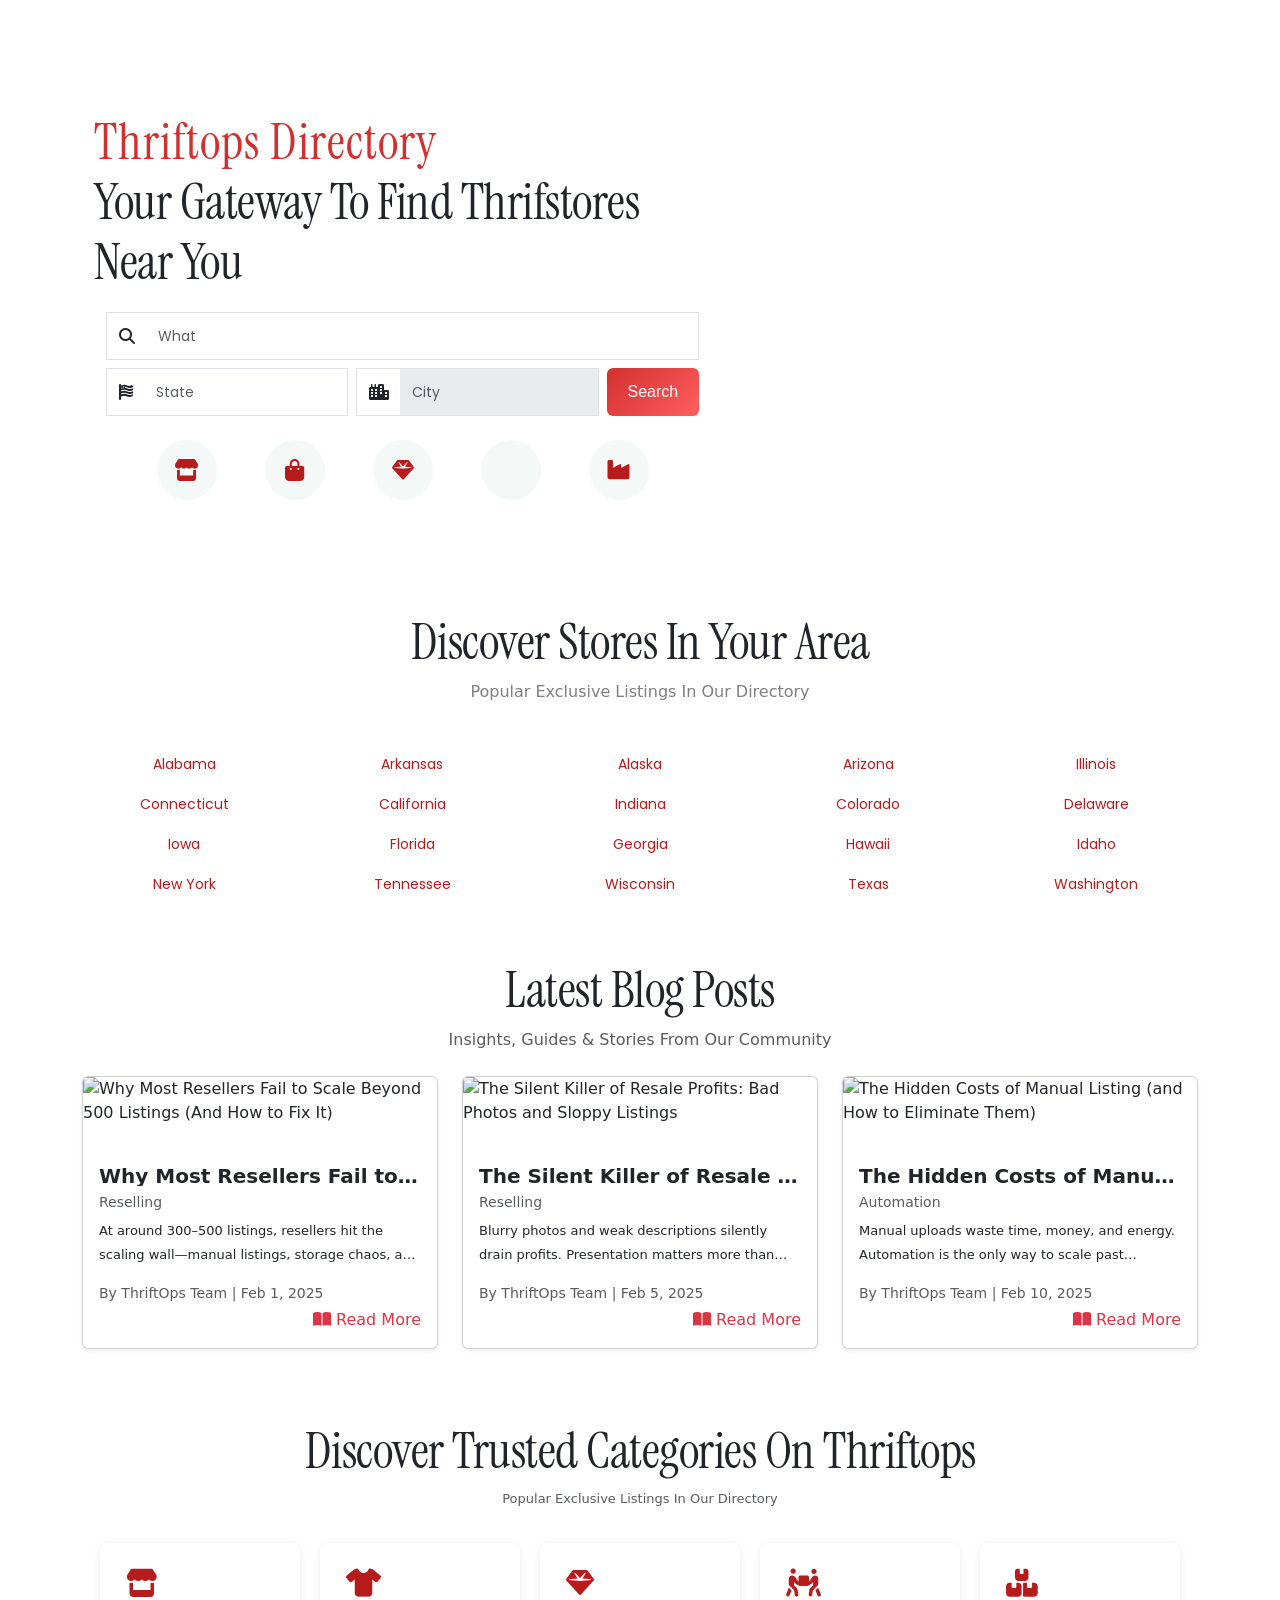
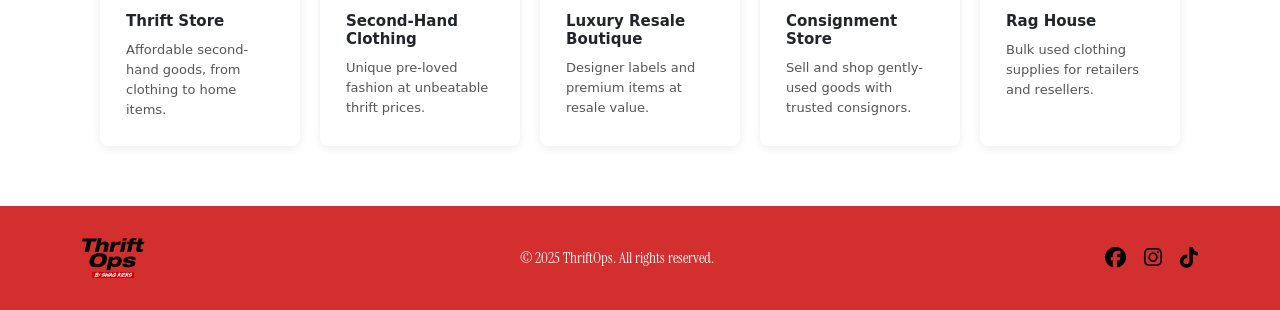
==== web/directory.html @ 686aada0 "first commit" ====
<!DOCTYPE html>
<html lang="en">
  <head>
    <meta charset="UTF-8" />
    <meta name="viewport" content="width=device-width, initial-scale=1.0" />
    <title>ThriftOps Directory - National Thrift Store Directory</title>
    <link rel="stylesheet" type="text/css" href="./css/fonts.css" />
    <link rel="stylesheet" href="./css/header.css" />
    <link rel="stylesheet" href="./css/footer.css" />
    <link rel="stylesheet" href="./css/directory.css" />
    <!-- Bootstrap CSS -->
    <link
      href="https://fonts.googleapis.com/css2?family=Instrument+Serif:wght@400;700&display=swap"
      rel="stylesheet"
    />
    <link
      href="https://cdn.jsdelivr.net/npm/bootstrap@5.3.3/dist/css/bootstrap.min.css"
      rel="stylesheet"
    />
    <link
      href="https://fonts.googleapis.com/css2?family=Poppins:wght@400&display=swap"
      rel="stylesheet"
    />

    <link
      rel="stylesheet"
      href="https://cdnjs.cloudflare.com/ajax/libs/font-awesome/4.7.0/css/font-awesome.min.css"
    />
    <!-- Font Awesome CDN -->
    <link
      rel="stylesheet"
      href="https://cdnjs.cloudflare.com/ajax/libs/font-awesome/6.5.0/css/all.min.css"
    />
    <!-- Font Awesome CDN -->
    <link
      rel="stylesheet"
      href="https://cdnjs.cloudflare.com/ajax/libs/font-awesome/6.5.0/css/all.min.css"
    />
  </head>
  <body>
    <div id="header"></div>
    <script src="load-header.js"></script>

    <div class="container main mt-5">
      <div class="row">
        <!-- Left Side (col-md-7) -->
        <div class="col-md-7 d-flex align-items-center p-4">
          <div>
            <h2 class="TODir_heading">
              <em>Thriftops Directory</em><br />
              Your Gateway to find thrifstores near you
            </h2>

            <!-- Search Bar -->
            <div class="tod-search container mt-3" style="max-width: 100%">
              <!-- Row 1: What Input -->
              <div class="row mb-2">
                <div class="col-12">
                  <div class="tod-what-wrapper position-relative">
                    <div class="input-group">
                      <span class="input-group-text"
                        ><i class="fa fa-search"></i
                      ></span>
                      <input
                        type="text"
                        id="dirSelect"
                        class="form-control"
                        placeholder="What"
                        autocomplete="off"
                      />
                    </div>
                    <ul
                      id="whatDropdown"
                      class="list-group position-absolute w-100"
                      style="top: 48px; z-index: 1000; display: none"
                    >
                      <li class="list-group-item">
                        <i class="fa-solid fa-store me-2"></i> Thrift Store
                      </li>
                      <li class="list-group-item">
                        <i class="fa-solid fa-gem me-2"></i> Luxury Resale
                        Boutique
                      </li>
                      <li class="list-group-item">
                        <i class="fa fa-handshake-o me-2"></i> Consignment Store
                      </li>
                      <li class="list-group-item">
                        <i class="fa fa-industry me-2"></i> Rag House (Bulk Used
                        Clothing)
                      </li>
                    </ul>
                  </div>
                </div>
              </div>

              <!-- Row 2: State + City + Search -->
              <div class="row g-2">
                <!-- State -->
                <div class="col-md-5">
                  <div class="tod-state-wrapper position-relative">
                    <div class="input-group">
                      <span class="input-group-text"
                        ><i class="fa-solid fa-flag-usa"></i
                      ></span>
                      <input
                        type="text"
                        id="stateInput"
                        class="form-control"
                        placeholder="State"
                        autocomplete="off"
                      />
                    </div>
                    <ul
                      id="stateDropdown"
                      class="list-group position-absolute w-100"
                      style="top: 48px; z-index: 1000; display: none"
                    ></ul>
                  </div>
                </div>

                <!-- City -->
                <div class="col-md-5">
                  <div class="tod-city-wrapper position-relative">
                    <div class="input-group">
                      <span class="input-group-text"
                        ><i class="fa-solid fa-city"></i
                      ></span>
                      <input
                        type="text"
                        id="cityInput"
                        class="form-control"
                        placeholder="City"
                        autocomplete="off"
                        disabled
                      />
                    </div>
                    <ul
                      id="cityDropdown"
                      class="list-group position-absolute w-100"
                      style="top: 48px; z-index: 1000; display: none"
                    ></ul>
                  </div>
                </div>

                <!-- Search Button -->
                <div class="col-md-2 d-grid">
                  <button class="btn btn-search btn-cta">Search</button>
                </div>
              </div>
            </div>

            <div class="tod-icons d-flex gap-5 mt-4">
              <a href="#" class="tod-icon-link" title="Thrift Store">
                <div class="tod-icon-circle">
                  <i class="fa-solid fa-store"></i>
                </div>
              </a>

              <a href="#" class="tod-icon-link" title="Second-Hand Clothing">
                <div class="tod-icon-circle">
                  <i class="fa fa-shopping-bag"></i>
                </div>
              </a>
              <a href="#" class="tod-icon-link" title="Luxury Resale Boutique">
                <div class="tod-icon-circle">
                  <i class="fa-solid fa-gem"></i>
                </div>
              </a>
              <a href="#" class="tod-icon-link" title="Consignment Store">
                <div class="tod-icon-circle">
                  <i class="fa fa-handshake-o"></i>
                </div>
              </a>
              <a href="#" class="tod-icon-link" title="Rag House">
                <div class="tod-icon-circle">
                  <i class="fa fa-industry"></i>
                </div>
              </a>
            </div>

            <script>
              document.addEventListener("DOMContentLoaded", () => {
                const catLinks = document.querySelectorAll(".tod-icons a");

                catLinks.forEach((link) => {
                  link.addEventListener("click", (e) => {
                    e.preventDefault();

                    const catName = link.getAttribute("title").trim(); // title se category naam
                    console.log("🔎 Selected Category:", catName);

                    // loader start
                    const originalHTML = link.innerHTML;
                    link.innerHTML = "<span>Loading...</span>";
                    link.style.pointerEvents = "none";

                    const minTime = 800; // ms
                    const startTime = Date.now();

                    // API call
                    fetch(
                      "https://swag.thriftops.com/Directory/get-cat-wise-listing.php",
                      {
                        method: "POST",
                        headers: { "Content-Type": "application/json" },
                        body: JSON.stringify({ storecategory: catName }),
                      }
                    )
                      .then((res) => res.json())
                      .then((data) => {
                        const elapsed = Date.now() - startTime;
                        const delay = elapsed < minTime ? minTime - elapsed : 0;

                        setTimeout(() => {
                          // reset loader
                          link.innerHTML = originalHTML;
                          link.style.pointerEvents = "auto";

                          if (
                            !data ||
                            !data.stores ||
                            data.stores.length === 0
                          ) {
                            alert("No stores found for this category.");
                            return;
                          }

                          try {
                            // save full API data in localStorage
                            localStorage.setItem(
                              "directoryData",
                              JSON.stringify({
                                header: catName,
                                totalResults: data.stores.length,
                                stores: data.stores,
                              })
                            );

                            // #b71c1cirect
                            // old
                            // window.location.href = "directorydata.html";

                            // new
                            // Only State
                            openDirectoryData({ category: catName });
                            // 👉 URL: /stores/alabama
                          } catch (err) {
                            console.error("❌ Storage Error:", err);
                            alert(
                              "Data too large to save in localStorage. Please refine the request."
                            );
                          }
                        }, delay);
                      })
                      .catch((err) => {
                        link.innerHTML = originalHTML;
                        link.style.pointerEvents = "auto";
                        console.error("❌ API Error:", err);
                        alert("Failed to fetch category-wise data.");
                      });
                  });
                });
              });
            </script>
          </div>
          <!-- Icons Row -->
        </div>

        <!-- Right Side (col-md-5) with Background Image -->
        <div class="col-md-5 image-col"></div>
      </div>
    </div>
    <div class="container featured-in my-5" style="display: none">
      <h2 class="TODir_heading text-center mb-4">Featured Thrift Stores</h2>
      <div class="row justify-content-center align-items-center mt-5">
        <div class="col-6 col-md-2 text-center mb-3">
          <a href="https://tosafurniture.com/" target="_blank">
            <img
              src="https://tosafurniture.com/cdn/shop/files/tosa-furniture-1.png?v=1649705780&width=150"
              alt="Tosa Furniture"
              class="img-fluid featured-logo"
            />
          </a>
        </div>

        <div class="col-6 col-md-2 text-center mb-3">
          <a href="https://www.dirtbagvintage.co/" target="_blank">
            <img
              src="https://f5f3922c5edbde8677a0.cdn6.editmysite.com/uploads/b/f5f3922c5edbde8677a0f93b68f59378ce488acce6eb3c299fb8e54d44a93ba6/Dirtbag%20Logo%20%281%29_1685367567.png?width=2400&optimize=medium"
              alt="Dirtbag Logo"
              class="img-fluid featured-logo"
            />
          </a>
        </div>

        <div class="col-6 col-md-2 text-center mb-3">
          <a href="https://shoptheshop.com/" target="_blank">
            <img
              src="https://shoptheshop.com/cdn/shop/files/top-logo.png?v=1702262677&width=140"
              alt="Shop The Shop"
              class="img-fluid featured-logo"
            />
          </a>
        </div>

        <div class="col-6 col-md-2 text-center mb-3">
          <a href="https://www.bustlegowns.com/" target="_blank">
            <img
              src="https://images.squarespace-cdn.com/content/v1/5334e05ae4b0429a548c1bcc/1401853554792-BENWSPVRHYP6ZWYVZMHA/web_logos_header.png?format=1500w"
              alt="Bustle Gowns"
              class="img-fluid featured-logo"
            />
          </a>
        </div>

        <div class="col-6 col-md-2 text-center mb-3">
          <a href="https://kickvintage.com/" target="_blank">
            <img
              src="https://images.squarespace-cdn.com/content/v1/5dbc6aae368608788b0d488d/352c99d1-3741-435c-bc78-9d52fa52520e/%60-7.jpg?format=1500w"
              alt="Kick Vintage"
              class="img-fluid featured-logo"
            />
          </a>
        </div>
      </div>
    </div>

    <div class="container exc_listing my-5">
      <!-- Heading -->
      <h2 class="TODir_heading text-center mb-2">
        Discover Stores In Your Area
      </h2>
      <p class="text-center mb-5">
        Popular Exclusive Listings In Our Directory
      </p>

      <!-- 6 column grid -->
      <div class="row row-cols-2 row-cols-md-5 text-center mt-5">
        <div class="col mb-3"><a href="#">Alabama</a></div>
        <div class="col mb-3"><a href="#">Arkansas</a></div>
        <div class="col mb-3"><a href="#">Alaska</a></div>
        <div class="col mb-3"><a href="#">Arizona</a></div>
        <div class="col mb-3"><a href="#">Illinois</a></div>

        <div class="col mb-3"><a href="#">Connecticut</a></div>
        <div class="col mb-3"><a href="#">California</a></div>
        <div class="col mb-3"><a href="#">Indiana</a></div>
        <div class="col mb-3"><a href="#">Colorado</a></div>
        <div class="col mb-3"><a href="#">Delaware</a></div>

        <div class="col mb-3"><a href="#">Iowa</a></div>
        <div class="col mb-3"><a href="#">Florida</a></div>
        <div class="col mb-3"><a href="#">Georgia</a></div>
        <div class="col mb-3"><a href="#">Hawaii</a></div>
        <div class="col mb-3"><a href="#">Idaho</a></div>

        <div class="col mb-3"><a href="#">New York</a></div>
        <div class="col mb-3"><a href="#">Tennessee</a></div>
        <div class="col mb-3"><a href="#">Wisconsin</a></div>
        <div class="col mb-3"><a href="#">Texas</a></div>
        <div class="col mb-3"><a href="#">Washington</a></div>
      </div>
    </div>

    <div class="container my-5 featured-blogs">
      <!-- Section Heading -->
      <h2 class="TODir_heading text-center mb-2">
        <a href="mainblog.html" class="text-decoration-none text-dark">
          Latest Blog Posts
        </a>
      </h2>
      <p class="text-center text-muted mb-4">
        Insights, Guides & Stories From Our Community
      </p>

      <!-- Cards Row -->
      <div id="blogCards" class="row"></div>
    </div>

    <div class="container my-5 browse-thrift-category">
      <h2 class="TODir_heading text-center mb-2">
        Discover Trusted Categories on Thriftops
      </h2>
      <p class="text-center text-muted mb-4">
        Popular Exclusive Listings In Our Directory
      </p>

      <div class="d-flex flex-wrap justify-content-center">
        <!-- Thrift Store -->
        <a href="#" class="thrift-category">
          <i class="fa-solid fa-store"></i>
          <h4>Thrift Store</h4>
          <p>Affordable second-hand goods, from clothing to home items.</p>
        </a>

        <!-- Second-Hand Clothing -->
        <a href="#" class="thrift-category">
          <i class="fa-solid fa-shirt"></i>
          <h4>Second-Hand Clothing</h4>
          <p>Unique pre-loved fashion at unbeatable thrift prices.</p>
        </a>

        <!-- Luxury Resale Boutique -->
        <a href="#" class="thrift-category">
          <i class="fa-solid fa-gem"></i>
          <h4>Luxury Resale Boutique</h4>
          <p>Designer labels and premium items at resale value.</p>
        </a>

        <!-- Consignment Store -->
        <a href="#" class="thrift-category">
          <i class="fa-solid fa-people-carry-box"></i>
          <h4>Consignment Store</h4>
          <p>Sell and shop gently-used goods with trusted consignors.</p>
        </a>

        <!-- Rag House -->
        <a href="#" class="thrift-category">
          <i class="fa-solid fa-boxes-stacked"></i>
          <h4>Rag House</h4>
          <p>Bulk used clothing supplies for retailers and resellers.</p>
        </a>
      </div>
    </div>

    <footer class="footer">
      <div class="container">
        <!-- Left: Logo -->
        <div class="logo">
          <a href="index.html">
            <img
              src="./assets/e474a0171b0e6a9a49ee107efb844fb3.svg"
              alt="ThriftOps"
            />
          </a>
        </div>

        <!-- Center: Copyright -->
        <p>© 2025 ThriftOps. All rights reserved.</p>

        <!-- Right: Social Media -->
        <div class="social-icons">
          <a href="https://facebook.com" target="_blank"
            ><i class="fab fa-facebook"></i
          ></a>
          <a
            href="https://www.instagram.com/thriftops_by_swagkicks"
            target="_blank"
            ><i class="fab fa-instagram"></i
          ></a>
          <a
            href="https://www.tiktok.com/@thriftops.ai?_t=ZS-90EhMxmIzrj&_r=1"
            target="_blank"
            ><i class="fab fa-tiktok"></i
          ></a>
        </div>
      </div>
    </footer>
  </body>
  <script>
    const servicesToggle = document.getElementById("servicesToggle");
    const servicesSubNav = document.getElementById("servicesSubNav");
    servicesToggle.addEventListener("click", (e) => {
      e.preventDefault();
      servicesSubNav.classList.toggle("d-none");
    });

    // Mobile menu toggle
    const menuToggle = document.getElementById("menu-toggle");
    const mobileNav = document.getElementById("mobileNav");
    menuToggle.addEventListener("click", () => {
      mobileNav.classList.toggle("d-none");
    });
  </script>

  <script>
    document.addEventListener("DOMContentLoaded", () => {
      const stateLinks = document.querySelectorAll(".exc_listing a");

      stateLinks.forEach((link) => {
        link.addEventListener("click", (e) => {
          e.preventDefault();

          const stateName = link.textContent.trim();
          console.log("🔎 Selected State:", stateName);

          // loader start
          const originalText = link.textContent;
          link.textContent = "Loading...";
          link.style.pointerEvents = "none";

          const minTime = 800; // ms delay jese dusre code me tha
          const startTime = Date.now();

          // API call (POST, jese tumhari search API thi)
          fetch(
            "https://swag.thriftops.com/Directory/get-state-wise-listing.php",
            {
              method: "POST",
              headers: { "Content-Type": "application/json" },
              body: JSON.stringify({ city: stateName }),
            }
          )
            .then((res) => res.json())
            .then((data) => {
              const elapsed = Date.now() - startTime;
              const delay = elapsed < minTime ? minTime - elapsed : 0;

              setTimeout(() => {
                // loader reset
                link.textContent = originalText;
                link.style.pointerEvents = "auto";

                if (!data || !data.stores || data.stores.length === 0) {
                  alert("No stores found for this state.");
                  return;
                }

                // save localStorage
                localStorage.setItem(
                  "directoryData",
                  JSON.stringify({
                    header: `${stateName}`,
                    totalResults: data.stores.length,
                    stores: data.stores,
                  })
                );

                // #b71c1cirect to page
                // old
                // window.location.href = "directorydata.html";

                // new
                // Only State
                openDirectoryData({ state: stateName });
                // 👉 URL: /stores/alabama
              }, delay);
            })
            .catch((err) => {
              link.textContent = originalText;
              link.style.pointerEvents = "auto";
              console.error("❌ API Error:", err);
              alert("Failed to fetch state-wise data.");
            });
        });
      });
    });
  </script>
  <script>
    // Data for blogs
    const blogs = [
      {
        title:
          "Why Most Resellers Fail to Scale Beyond 500 Listings (And How to Fix It)",
        category: "Reselling",
        summary:
          "At around 300–500 listings, resellers hit the scaling wall—manual listings, storage chaos, and burnout block growth.",
        author: "ThriftOps Team",
        date: "Feb 1, 2025",
        image: "https://swag.thriftops.com/assets/images/login-banner/1.jpg",
        link: "./blogs/1-why-most-resellers-fail-to-scale-beyond-500-listings-and-how-to-fix-it.html",
      },
      {
        title:
          "The Silent Killer of Resale Profits: Bad Photos and Sloppy Listings",
        category: "Reselling",
        summary:
          "Blurry photos and weak descriptions silently drain profits. Presentation matters more than most resellers think.",
        author: "ThriftOps Team",
        date: "Feb 5, 2025",
        image: "https://swag.thriftops.com/assets/images/login-banner/2.jpg",
        link: "./blogs/2-the-silent-killer-of-resale-profits-bad-photos-and-sloppy-listings.html",
      },
      {
        title: "The Hidden Costs of Manual Listing (and How to Eliminate Them)",
        category: "Automation",
        summary:
          "Manual uploads waste time, money, and energy. Automation is the only way to scale past hobbyist level.",
        author: "ThriftOps Team",
        date: "Feb 10, 2025",
        image: "https://swag.thriftops.com/assets/images/login-banner/3.jpg",
        link: "./blogs/3-the-hidden-costs-of-manual-listing-and-how-to-eliminate-them.html",
      },
      {
        title:
          "The Truth About Reselling Shoes Online: Condition, Pricing, and Profitability",
        category: "Shoes",
        summary:
          "Shoes are resale goldmines, but profits vanish without clear frameworks for grading, pricing, and scaling.",
        author: "ThriftOps Team",
        date: "Feb 14, 2025",
        image: "https://swag.thriftops.com/assets/images/login-banner/4.jpg",
        link: "./blogs/4-the-truth-about-reselling-shoes-online-condition-pricing-and-profitability.html",
      },
      {
        title:
          "The Hidden Costs of Manual Listing (And How They’re Killing Your Margins)",
        category: "Margins",
        summary:
          "Every manual listing costs $3–$4 in hidden labor. It’s a silent tax killing profits and creating burnout.",
        author: "ThriftOps Team",
        date: "Feb 18, 2025",
        image: "https://swag.thriftops.com/assets/images/login-banner/5.jpg",
        link: "./blogs/5-the-hidden-costs-of-manual-listing-and-how-theyre-killing-your-margins.html",
      },
      {
        title:
          "Why Traditional WMS Don’t Work for Resale (And What To Do About It)",
        category: "WMS",
        summary:
          "Traditional warehouse systems fail resale. Unique SKUs, condition grading, and intake chaos need a resale-first WMS.",
        author: "ThriftOps Team",
        date: "Feb 22, 2025",
        image: "https://swag.thriftops.com/assets/images/login-banner/6.jpg",
        link: "./blogs/6-why-traditional-wms-dont-work-for-resale-and-what-to-do-about-it.html",
      },
      {
        title: "The Hidden Costs of Using the Wrong WMS in Resale",
        category: "WMS",
        summary:
          "Wrong WMS = wasted labor, lost inventory, bad pricing, and scaling bottlenecks. At scale, inefficiency costs $60K+/year.",
        author: "ThriftOps Team",
        date: "Feb 25, 2025",
        image: "https://swag.thriftops.com/assets/images/login-banner/7.jpg",
        link: "./blogs/7-the-hidden-costs-of-using-the-wrong-wms-in-resale.html",
      },
      {
        title: "What a Resale-First WMS Actually Looks Like",
        category: "WMS",
        summary:
          "Photo-based SKUs, built-in grading, smart pricing, and marketplace sync—what resale-first systems must have.",
        author: "ThriftOps Team",
        date: "Feb 28, 2025",
        image: "https://swag.thriftops.com/assets/images/login-banner/8.jpg",
        link: "./blogs/8-what-a-resale-first-wms-actually-looks-like.html",
      },
    ];

    // Render only 3 latest blogs
    const blogContainer = document.getElementById("blogCards");
    blogs.slice(0, 3).forEach((b) => {
      blogContainer.innerHTML += `
      <div class="col-md-4 mb-4">
        <a href="${b.link}" class="text-decoration-none text-dark">
          <div class="card h-100 shadow-sm card-hover">
            <img src="${b.image}" class="card-img-top" style="height:400px;" alt="${b.title}">
            <div class="card-body d-flex flex-column">
              <h5 class="card-title">${b.title}</h5>
              <p class="card-category text-muted small mb-2">${b.category}</p>
              <p class="card-text flex-grow-1">${b.summary}</p>
              <p class="text-muted small mb-1">By ${b.author} | ${b.date}</p>
              <div class="mt-auto text-end">
                <a href="${b.link}" class="text-danger text-decoration-none">
                  <i class="fa fa-book-open"></i> Read More
                </a>
              </div>
            </div>
          </div>
        </a>
      </div>
    `;
    });
  </script>
  <script>
    document.addEventListener("DOMContentLoaded", () => {
      const catLinks = document.querySelectorAll(".browse-thrift-category a");

      catLinks.forEach((link) => {
        link.addEventListener("click", (e) => {
          e.preventDefault();

          const catName = link.querySelector("h4").textContent.trim();
          console.log("🔎 Selected Category:", catName);

          // loader start
          const originalHTML = link.innerHTML;
          link.innerHTML = "<span>Loading...</span>";
          link.style.pointerEvents = "none";

          const minTime = 800; // delay
          const startTime = Date.now();

          // API call
          fetch(
            "https://swag.thriftops.com/Directory/get-cat-wise-listing.php",
            {
              method: "POST",
              headers: { "Content-Type": "application/json" },
              body: JSON.stringify({ storecategory: catName }),
            }
          )
            .then((res) => res.json())
            .then((data) => {
              const elapsed = Date.now() - startTime;
              const delay = elapsed < minTime ? minTime - elapsed : 0;

              setTimeout(() => {
                // reset loader
                link.innerHTML = originalHTML;
                link.style.pointerEvents = "auto";

                if (!data || !data.stores || data.stores.length === 0) {
                  alert("No stores found for this category.");
                  return;
                }

                // save in localStorage
                localStorage.setItem(
                  "directoryData",
                  JSON.stringify({
                    header: catName,
                    totalResults: data.stores.length,
                    stores: data.stores,
                  })
                );

                // #b71c1cirect
                // new
                // Only Category
                openDirectoryData({ category: catName });
              }, delay);
            })
            .catch((err) => {
              link.innerHTML = originalHTML;
              link.style.pointerEvents = "auto";
              console.error("❌ API Error:", err);
              alert("Failed to fetch category-wise data.");
            });
        });
      });
    });
  </script>
  <script>
    window.addEventListener("scroll", function () {
      const header = document.querySelector(".thrift-header");
      if (window.scrollY > 50) {
        header.classList.add("scrolled");
      } else {
        header.classList.remove("scrolled");
      }
    });
  </script>
  <script>
    const dirSelect = document.getElementById("dirSelect");
    const dropdown = document.getElementById("whatDropdown");

    // Show dropdown on focus (always show when clicked)
    dirSelect.addEventListener("focus", function () {
      dropdown.style.display = "block";
    });

    // Hide dropdown if user clicks outside
    document.addEventListener("click", function (e) {
      if (!dirSelect.contains(e.target) && !dropdown.contains(e.target)) {
        dropdown.style.display = "none";
      }
    });

    // Show/hide based on typing
    dirSelect.addEventListener("input", function () {
      if (this.value.trim().length > 0) {
        dropdown.style.display = "block";
      } else {
        dropdown.style.display = "block"; // still show all options when empty
      }
    });

    // Fill input when item clicked
    dropdown.querySelectorAll("li").forEach((item) => {
      item.addEventListener("click", function () {
        dirSelect.value = this.innerText.trim();
        dropdown.style.display = "none";
      });
    });
  </script>
  <script>
    const searchBtn = document.querySelector(".btn-search");

    searchBtn.addEventListener("click", () => {
      // Get values from new inputs
      const state = document.getElementById("stateInput").value || "New York";
      const city = document.getElementById("cityInput").value || "Rochester";
      const category =
        document.getElementById("dirSelect").value || "Thrift Stores";

      const originalText = searchBtn.innerHTML;
      searchBtn.disabled = true;

      const minTime = 2000;
      const startTime = Date.now();

      // Animate dots
      let dots = 1;
      searchBtn.innerHTML = `<span class="dots-loader">.</span>`;
      const interval = setInterval(() => {
        let dotElements = "";
        for (let i = 0; i < 3; i++) {
          dotElements += `<span style="color:#b71c1c; margin:0 2px;">${
            i < dots ? "." : ""
          }</span>`;
        }
        searchBtn.innerHTML = dotElements;
        dots = dots < 3 ? dots + 1 : 1;
      }, 500);

      fetch("https://swag.thriftops.com/Directory/get_listing.php", {
        method: "POST",
        headers: { "Content-Type": "application/json" },
        body: JSON.stringify({ state, city, storecategory: category }),
      })
        .then((res) => res.json())
        .then((data) => {
          const elapsed = Date.now() - startTime;
          const delay = elapsed < minTime ? minTime - elapsed : 0;

          setTimeout(() => {
            clearInterval(interval);
            searchBtn.disabled = false;
            searchBtn.innerHTML = originalText;

            if (!data || !data.stores || data.stores.length === 0) {
              alert("No stores found for this selection.");
              return;
            }

            // Save data to localStorage
            localStorage.setItem(
              "directoryData",
              JSON.stringify({
                header: `${category}, ${city}, ${state}`,
                totalResults: data.stores.length,
                stores: data.stores,
              })
            );

            // #b71c1cirect to directorydata.html
            // State + City + Category
            openDirectoryData({ state: state, city: city, category: category });
          }, delay);
        })
        .catch((err) => {
          clearInterval(interval);
          searchBtn.disabled = false;
          searchBtn.innerHTML = originalText;
          console.error("API error:", err);
          alert("Failed to fetch directory data.");
        });
    });

    document.addEventListener("DOMContentLoaded", function () {
      var tooltipTriggerList = [].slice.call(
        document.querySelectorAll('[data-bs-toggle="tooltip"]')
      );
      tooltipTriggerList.map(function (tooltipTriggerEl) {
        return new bootstrap.Tooltip(tooltipTriggerEl);
      });
    });
  </script>
  <script>
    const statesCities = {
      Alabama: ["Birmingham", "Montgomery", "Mobile", "Huntsville"],
      Alaska: ["Anchorage", "Fairbanks", "Juneau", "Sitka"],
      Arizona: ["Phoenix", "Tucson", "Mesa", "Scottsdale"],
      Arkansas: ["Little Rock", "Fort Smith", "Fayetteville", "Springdale"],
      California: ["Los Angeles", "San Francisco", "San Diego", "Sacramento"],
      Colorado: ["Denver", "Colorado Springs", "Aurora", "Boulder"],
      Connecticut: ["Bridgeport", "New Haven", "Stamford", "Hartford"],
      Delaware: ["Wilmington", "Dover", "Newark", "Middletown"],
      Florida: ["Miami", "Orlando", "Tampa", "Jacksonville"],
      Georgia: ["Atlanta", "Savannah", "Augusta", "Macon"],
      Hawaii: ["Honolulu", "Hilo", "Kailua", "Pearl City"],
      Idaho: ["Boise", "Idaho Falls", "Nampa", "Pocatello"],
      Illinois: ["Chicago", "Springfield", "Naperville", "Peoria"],
      Indiana: ["Indianapolis", "Fort Wayne", "Evansville", "South Bend"],
      Iowa: ["Des Moines", "Cedar Rapids", "Davenport", "Sioux City"],
      Kansas: ["Wichita", "Topeka", "Overland Park", "Lawrence"],
      Kentucky: ["Louisville", "Lexington", "Bowling Green", "Owensboro"],
      Louisiana: ["New Orleans", "Baton Rouge", "Lafayette", "Shreveport"],
      Maine: ["Portland", "Bangor", "Lewiston", "Auburn"],
      Maryland: ["Baltimore", "Annapolis", "Silver Spring", "Rockville"],
      Massachusetts: ["Boston", "Worcester", "Springfield", "Cambridge"],
      Michigan: ["Detroit", "Grand Rapids", "Ann Arbor", "Lansing"],
      Minnesota: ["Minneapolis", "Saint Paul", "Rochester", "Duluth"],
      Mississippi: ["Jackson", "Gulfport", "Hattiesburg", "Southaven"],
      Missouri: ["Kansas City", "Saint Louis", "Springfield", "Columbia"],
      Montana: ["Billings", "Missoula", "Bozeman", "Great Falls"],
      Nebraska: ["Omaha", "Lincoln", "Bellevue", "Grand Island"],
      Nevada: ["Las Vegas", "Reno", "Henderson", "Carson City"],
      "New Hampshire": ["Manchester", "Nashua", "Concord", "Dover"],
      "New Jersey": ["Newark", "Jersey City", "Paterson", "Trenton"],
      "New Mexico": ["Albuquerque", "Santa Fe", "Las Cruces", "Roswell"],
      "New York": ["New York City", "Buffalo", "Rochester", "Albany"],
      "North Carolina": ["Charlotte", "Raleigh", "Durham", "Greensboro"],
      "North Dakota": ["Fargo", "Bismarck", "Grand Forks", "Minot"],
      Ohio: ["Columbus", "Cleveland", "Cincinnati", "Toledo"],
      Oklahoma: ["Oklahoma City", "Tulsa", "Norman", "Broken Arrow"],
      Oregon: ["Portland", "Salem", "Eugene", "Bend"],
      Pennsylvania: ["Philadelphia", "Pittsburgh", "Allentown", "Erie"],
      "Rhode Island": ["Providence", "Warwick", "Cranston", "Pawtucket"],
      "South Carolina": ["Charleston", "Columbia", "Greenville", "Spartanburg"],
      "South Dakota": ["Sioux Falls", "Rapid City", "Aberdeen", "Brookings"],
      Tennessee: ["Nashville", "Memphis", "Knoxville", "Chattanooga"],
      Texas: ["Houston", "Dallas", "Austin", "San Antonio"],
      Utah: ["Salt Lake City", "Provo", "Ogden", "St. George"],
      Vermont: ["Burlington", "Montpelier", "Rutland", "Barre"],
      Virginia: ["Virginia Beach", "Richmond", "Norfolk", "Arlington"],
      Washington: ["Seattle", "Spokane", "Tacoma", "Olympia"],
      "West Virginia": [
        "Charleston",
        "Huntington",
        "Morgantown",
        "Parkersburg",
      ],
      Wisconsin: ["Milwaukee", "Madison", "Green Bay", "Kenosha"],
      Wyoming: ["Cheyenne", "Casper", "Laramie", "Gillette"],
    };

    const stateInput = document.getElementById("stateInput");
    const stateDropdown = document.getElementById("stateDropdown");
    const cityInput = document.getElementById("cityInput");
    const cityDropdown = document.getElementById("cityDropdown");

    // Show full state list on focus
    stateInput.addEventListener("focus", function () {
      const matches = Object.keys(statesCities);
      stateDropdown.innerHTML = matches
        .map((s) => `<li class="list-group-item">${s}</li>`)
        .join("");
      stateDropdown.style.display = matches.length ? "block" : "none";
    });

    // State input suggestions while typing
    stateInput.addEventListener("input", function () {
      const query = this.value.toLowerCase();
      const matches = Object.keys(statesCities).filter((s) =>
        s.toLowerCase().includes(query)
      );
      stateDropdown.innerHTML = matches
        .map((s) => `<li class="list-group-item">${s}</li>`)
        .join("");
      stateDropdown.style.display = matches.length ? "block" : "none";
    });

    // Select state
    stateDropdown.addEventListener("click", function (e) {
      if (e.target.tagName === "LI") {
        stateInput.value = e.target.textContent;
        stateDropdown.style.display = "none";
        cityInput.disabled = false;
        cityInput.value = "";
        cityDropdown.innerHTML = "";
      }
    });

    // Show full city list on focus (only if state is selected)
    cityInput.addEventListener("focus", function () {
      const state = stateInput.value;
      if (!state || !statesCities[state]) return;

      const matches = statesCities[state];
      cityDropdown.innerHTML = matches
        .map((c) => `<li class="list-group-item">${c}</li>`)
        .join("");
      cityDropdown.style.display = matches.length ? "block" : "none";
    });

    // City input suggestions while typing
    cityInput.addEventListener("input", function () {
      const state = stateInput.value;
      const query = this.value.toLowerCase();
      const matches =
        statesCities[state]?.filter((c) => c.toLowerCase().includes(query)) ||
        [];
      cityDropdown.innerHTML = matches
        .map((c) => `<li class="list-group-item">${c}</li>`)
        .join("");
      cityDropdown.style.display = matches.length ? "block" : "none";
    });

    // Select city
    cityDropdown.addEventListener("click", function (e) {
      if (e.target.tagName === "LI") {
        cityInput.value = e.target.textContent;
        cityDropdown.style.display = "none";
      }
    });

    // Hide dropdowns when clicking outside
    document.addEventListener("click", function (e) {
      if (!stateInput.contains(e.target) && !stateDropdown.contains(e.target)) {
        stateDropdown.style.display = "none";
      }
      if (!cityInput.contains(e.target) && !cityDropdown.contains(e.target)) {
        cityDropdown.style.display = "none";
      }
    });

    // Example call
    function openDirectoryData({ state, city, category }) {
      const format = (val) =>
        val ? val.trim().toLowerCase().replace(/\s+/g, "-") : "";

      let prettyURL = "/stores";

      // Build the path based on available params
      const parts = [
        state && format(state),
        city && format(city),
        category && format(category),
      ].filter(Boolean);
      if (parts.length > 0) prettyURL += "/" + parts.join("/");

      // Navigate directly to the pretty URL
      window.location.href = prettyURL;
    }
  </script>
  <script src="https://cdn.jsdelivr.net/npm/@popperjs/core@2.11.6/dist/umd/popper.min.js"></script>
  <script src="https://cdn.jsdelivr.net/npm/bootstrap@5.3.2/dist/js/bootstrap.min.js"></script>
</html>
---- web/css/fonts.css ----
@import url("https://fonts.googleapis.com/css2?family=Proxima+Nova:ital,wght@0,100;0,200;0,300;0,400;0,500;0,600;0,700;0,800;0,900;1,100;1,200;1,300;1,400;1,500;1,600;1,700;1,800;1,900&display=swap");
@import url("https://fonts.googleapis.com/css2?family=Poppins:ital,wght@0,100;0,200;0,300;0,400;0,500;0,600;0,700;0,800;0,900;1,100;1,200;1,300;1,400;1,500;1,600;1,700;1,800;1,900&display=swap");
@import url("https://fonts.googleapis.com/css2?family=Helvetica:ital,wght@0,100;0,200;0,300;0,400;0,500;0,600;0,700;0,800;0,900;1,100;1,200;1,300;1,400;1,500;1,600;1,700;1,800;1,900&display=swap");

@font-face {
  font-family: "FontAwesome";
  font-weight: normal;
  font-style: normal;
  src: url("https://maxcdn.bootstrapcdn.com/font-awesome/4.3.0/fonts/fontawesome-webfont.eot?v=4.3.0");
  src: url("https://maxcdn.bootstrapcdn.com/font-awesome/4.3.0/fonts/fontawesome-webfont.eot?#iefix&v=4.3.0")
      format("embedded-opentype"),
    url("https://maxcdn.bootstrapcdn.com/font-awesome/4.3.0/fonts/fontawesome-webfont.woff2?v=4.3.0")
      format("woff2"),
    url("https://maxcdn.bootstrapcdn.com/font-awesome/4.3.0/fonts/fontawesome-webfont.woff?v=4.3.0")
      format("woff"),
    url("https://maxcdn.bootstrapcdn.com/font-awesome/4.3.0/fonts/fontawesome-webfont.ttf?v=4.3.0")
      format("truetype"),
    url("https://maxcdn.bootstrapcdn.com/font-awesome/4.3.0/fonts/fontawesome-webfont.svg?v=4.3.0#fontawesomeregular")
      format("svg");
}
---- web/css/header.css ----
/* Global Reset */
body {
  -webkit-font-smoothing: antialiased;
  text-rendering: optimizeLegibility;
  font-family: "Instrument Serif", serif;
  margin: 0;
  padding: 0;
  box-sizing: border-box;
}
img {
  max-width: 100%;
  height: auto;
}
/* Header Styling */
.thrift-header {
  position: sticky !important;
  top: 0 !important;
  z-index: 1030 !important;
  background: #fff;
  transition: top 0.3s ease, box-shadow 0.3s ease !important;
}

/* Scroll Effect */
.thrift-header.scrolled {
  box-shadow: 0 4px 15px rgba(0, 0, 0, 0.1) !important;
}

/* Main Navigation */
.main-nav {
  border-radius: 50px;
  background: #f9f9f9;
  padding: 0 20px;
  display: inline-flex;
  align-items: center;
}

/* Nav Links */
.main-nav .nav-link {
  font-family: "GT-Pressura-Regular", sans-serif;
  font-weight: 500;
  color: #333;
  transition: color 0.3s ease;
}

.main-nav .nav-link:hover {
  color: #d32f2f; /* brand red */
}

/* Sub-Nav */
.sub-nav {
  animation: fadeIn 0.3s ease-in-out;
  display: flex;
  justify-content: center;
}

.sub-nav .nav-link:hover {
  color: #0489b0; /* secondary blue */
}

/* Buttons */
.btn-cta {
  font-family: "GT-Pressura-Regular", sans-serif !important;
  background: linear-gradient(135deg, #d32f2f, #ff5f5f) !important;
  border: none !important;
  color: #fff !important;
  font-weight: 600;
  border-radius: 50px;
  padding: 10px 24px;
  transition: all 0.3s ease;
}

.btn-cta:hover {
  background: white !important;
  color: #d32f2f !important;
  transform: translateY(-3px);
  box-shadow: 0 6px 18px rgba(0, 0, 0, 0.15);
}

.btn-cta-outline {
  font-family: "GT-Pressura-Regular", sans-serif !important;
  border: 2px solid #d32f2f;
  background: transparent;
  color: #333 !important;
  font-weight: 600;
  border-radius: 50px;
  padding: 10px 24px;
  transition: all 0.3s ease;
}

.btn-cta-outline:hover {
  border: 2px solid #d32f2f;
  background: linear-gradient(135deg, #d32f2f, #ff5f5f);
  color: #fff !important;
}

/* Highlighted text (em) */
em {
  font-family: "Instrument Serif", serif;
  /* font-style: italic; */
  font-style: normal;
  font-weight: 700;
  color: #d32f2f;
}
.book-demo {
  margin: 5px auto;
}
.book-demo:hover {
  background: white !important;
  color: #d32f2f !important;
  transform: translateY(0px) !important;
  box-shadow: none !important;
}
.login {
  background: linear-gradient(135deg, #d32f2f, #ff5f5f) !important;
  color: white !important;
  border: 1px solid #d32f2f !important;
}
.login:hover {
  background: white !important;
  color: #d32f2f !important;
  transform: translateY(0px) !important;
  box-shadow: none !important;
}

/* Mobile Nav */
.mobile-nav {
  animation: fadeIn 0.3s ease-in-out;
}

.mobile-nav .nav-link {
  font-family: "GT-Pressura-Regular", sans-serif;
  font-weight: 500;
  color: #333;
}

.mobile-nav .nav-link:hover {
  color: #d32f2f;
}

/* Fade-in animation */
@keyframes fadeIn {
  from {
    opacity: 0;
    transform: translateY(-5px);
  }
  to {
    opacity: 1;
    transform: translateY(0);
  }
}

/* Responsive Styles */
@media (max-width: 991px) {
  .main-nav {
    display: none !important; /* hide desktop nav */
  }

  #menu-toggle {
    display: inline-flex !important; /* show hamburger */
    align-items: center;
    justify-content: center;
  }

  .sub-nav {
    justify-content: flex-start; /* align to left like accordion */
    padding-left: 15px;
  }

  .sub-nav nav {
    width: 100%;
    border-radius: 0;
    box-shadow: none;
    background: transparent; /* keep simple inside */
  }

  .sub-nav .nav {
    flex-direction: column;
    gap: 8px;
  }

  .sub-nav .nav-link {
    font-size: 15px;
    padding-left: 10px;
  }
}

@media (max-width: 576px) {
  .btn-cta,
  .btn-cta-outline {
    padding: 8px 16px;
    font-size: 14px;
  }
}
---- web/css/footer.css ----
/* Footer */
.footer {
  background: #d32f2f; /* red primary background */
  color: #000; /* black text */
  padding: 2rem 1.5rem;
  border-top: 2px solid #ffffff; /* black border for separation */
  font-family: "Instrument Serif", serif;
}

.footer .container {
  display: flex;
  justify-content: space-between;
  align-items: center;
  flex-wrap: wrap;
}

.footer .logo img {
  height: 40px;
  transition: all 0.3s ease;
}

.footer p {
  margin: 0.5rem 0;
  font-size: 0.95rem;
  color: #ffffff; /* black text */
}

.footer .social-icons a {
  margin-left: 15px;
  color: black; /* black icons */
  font-size: 1.3rem;
  transition: color 0.3s, transform 0.3s;
}

.footer .social-icons a:hover {
  color: #fff; /* white highlight on hover */
  transform: translateY(-2px);
}

/* Responsive Footer */
@media (max-width: 991px) {
  .footer .container {
    flex-direction: column;
    text-align: center;
  }
  .footer .social-icons {
    margin-top: 1rem;
  }
}

@media (max-width: 576px) {
  .footer p {
    font-size: 0.85rem;
  }
  .footer .logo img {
    height: 35px;
  }
  .footer .social-icons a {
    font-size: 1.1rem;
    margin-left: 10px;
  }
}
---- web/css/directory.css ----
/* Stop horizontal scroll on mobile */
html,
body {
  overflow-x: hidden;
}

/* All images scale inside screen */
img {
  max-width: 100%;
  height: auto;
}

/* Rows don't break out */
.row {
  margin-left: 0;
  margin-right: 0;
}

/* Category cards shrink inside */
.browse-thrift-category .thrift-category {
  max-width: 100%;
  box-sizing: border-box;
}

/* Headings wrap properly */
h1,
h2,
h3,
h4,
h5 {
  word-wrap: break-word;
}

body {
  -webkit-font-smoothing: antialiased;
  text-rendering: optimizeLegibility;
  font-family: "Instrument Serif", serif;
}

.hero-heading,
h1,
h2,
h3,
em {
  font-family: "Instrument Serif", serif;
  font-weight: 500; /* Shopify ka weight */
  line-height: 1.2;
  letter-spacing: 1px; /* Shopify ke hisaab se adjust */
}

.main {
  position: relative;
  padding: 40px 20px; /* spacing from left/right */
  width: 100%;
}
.TODir_heading {
  font-family: "Instrument Serif", serif;
  /* font-style: italic; */
  font-style: normal;
  font-size: 50px;
  font-weight: 500;
  letter-spacing: -0.5px;
  text-transform: capitalize;
}

.main .row {
  height: 100%; /* make row take full height */
}

.main .col-md-7 {
  display: flex;
  flex-direction: column;
  justify-content: center; /* vertical center */
}

.main .image-col {
  background: url("https://swag.thriftops.com/assets/images/login-banner/7.jpg")
    no-repeat center center;
  background-size: cover;
  border-radius: 8px;
  min-height: 300px; /* adjust height as needed */
}

/* Large heading style */
.TODir_heading {
  font-family: "Instrument Serif", serif;
  /* font-style: italic; */
  font-style: normal;
  font-size: 50px;
  font-weight: 500;
  letter-spacing: -0.5px;
  text-transform: capitalize;
  margin-bottom: 20px;
  line-height: 1.2;
}
.tod-search .input-group-text {
  background: #fff;
  border-right: 0;
  height: 48px;
  border-radius: 0px;
}
.tod-search .form-control {
  border-left: 0;
  font-size: 14px;
  font-family: "Poppins", sans-serif;
  height: 48px;
  border-radius: 0px;
}
.btn-search {
  font-size: 14px;
  font-family: "Poppins", sans-serif;
  background: #b71c1c;
  color: white;
  border: none;
  border-radius: 0; /* rounded only on right side */
  padding: 0 20px;
  height: 48px;
  white-space: nowrap;
}

.tod-what-wrapper {
  flex: 1.5; /* so it takes proper space inside input group */
  border-radius: 0px;
}
#whatDropdown {
  left: 0;
  right: 0; /* full width of "What" input including icon */
}
#whatDropdown .list-group-item {
  cursor: pointer;
  font-size: 14px;
  font-family: "Poppins", sans-serif;
  height: 48px;
  display: flex;
  align-items: center;
}
.tod-icons {
  display: flex;
  align-items: center;
  justify-content: center;
}
.tod-icon-link {
  text-decoration: none;
}
.tod-icon-circle {
  background-color: #f4f9f8;
  width: 60px;
  height: 60px;

  border-radius: 50%;
  display: flex;
  align-items: center;
  justify-content: center;
  color: #b71c1c;
  font-size: 22px;
  transition: all 0.3s ease;
}
.tod-icon-circle:hover {
  background: #b71c1c;
  color: white;
}

/* Medium devices (tablet) */
@media (max-width: 992px) {
  .main {
    padding: 30px 16px;
  }

  .main .image-col {
    display: none; /* hide image */
  }
  .main .col-md-7 {
    width: 100%; /* pura row occupy kare */
    max-width: 800px; /* optional: readability ke liye limit */
    margin: 0 auto; /* center horizontally */
    text-align: center; /* text bhi center ho */
  }

  em {
    font-size: 60px;
  }
  .TODir_heading {
    font-size: 36px;
    text-align: center;
  }

  .tod-search {
    margin-top: 20px;
  }

  .tod-icons {
    justify-content: center;
    gap: 16px;
  }

  .tod-icon-circle {
    width: 50px;
    height: 50px;
    font-size: 18px;
  }
  .thrift-category {
    width: auto !important;
  }
}

/* Small devices (phones) */
@media (max-width: 576px) {
  .main {
    padding: 24px 14px;
  }
  em {
    font-size: 50px;
  }
  .TODir_heading {
    font-size: 30px;
    text-align: center;
    margin-bottom: 16px;
  }

  .tod-search {
    margin-top: 16px;
  }

  .tod-icons {
    justify-content: space-between;
    flex-wrap: nowrap; /* keep in one line */
    gap: 10px;
  }

  .tod-icon-circle {
    width: 42px;
    height: 42px;
    font-size: 16px;
  }
  .thrift-category {
    width: auto !important;
  }
}

/* Extra Small devices (very small phones, <400px) */
@media (max-width: 400px) {
  em {
    font-size: 40px;
  }
  .TODir_heading {
    font-size: 25px;
    line-height: 1.3;
  }

  .tod-icons {
    justify-content: center;
    flex-wrap: wrap; /* ab allow karenge wrap */
    gap: 5px;
  }

  .tod-icon-circle {
    width: 40px;
    height: 40px;
    font-size: 15px;
  }
  .thrift-category {
    width: auto !important;
  }
}

.featured-in h3 {
  font-family: "Poppins", sans-serif;
  font-weight: 600;
  font-size: 22px;
  color: #333;
}

.featured-logo {
  max-height: 60px;
  object-fit: contain;
}
.exc_listing p {
  color: #7f7f7f;
}
.exc_listing a {
  text-decoration: none;
  color: #b71c1c;
  font-size: 14px;
  font-family: "Poppins", sans-serif;
  transition: color 0.3s ease;
}
.exc_listing a:hover {
  text-decoration: underline;
}

/* Card Hover Effect */
.featured-dispensaries .card-hover {
  transition: all 0.3s ease-in-out;
  overflow: hidden; /* image zoom ko crop karega */
  border: none;
  border-radius: 8px;
}

.featured-dispensaries .card-hover:hover {
  box-shadow: 0 6px 20px rgba(0, 0, 0, 0.15);
}

/* Image Styling */
.featured-dispensaries .card-img-top {
  padding: 10px; /* sab side se padding */
  border-radius: 12px;
  transition: transform 0.4s ease-in-out;
}

/* Hover par image zoom */
.featured-dispensaries .card-hover:hover .card-img-top {
  transform: scale(0.95); /* zoom in */
}

/* Title Style */
.card-title {
  text-decoration: none;
  font-weight: 900;
  line-height: 20px;
  width: 100%;
  text-overflow: ellipsis;
  margin: 25px 0 25px 0;
  white-space: nowrap;
  overflow: hidden;
}

/* Category Style */
.card-category {
  letter-spacing: 0;
  color: #c2c4d6;
  font-size: 13px;
  line-height: 17px;
  font-weight: normal;
  margin: 0;
}

/* 2-line Summary */
.card-text {
  letter-spacing: 0;
  color: var(--s-color);
  font-size: 13px;
  font-weight: 500;
  line-height: 24px;
  font-family: var(--font1);
  text-decoration: none;

  display: -webkit-box;
  -webkit-line-clamp: 2; /* sirf 2 line dikhayega */
  -webkit-box-orient: vertical;
  overflow: hidden;
}

/* Scoped styling only for thrift categories */
.browse-thrift-category .thrift-category {
  display: block;
  background: #fff;
  width: 200px;
  padding: 26px;
  margin: 10px;
  border-radius: 8px;
  box-shadow: 0 2px 8px rgba(0, 0, 0, 0.08);
  transition: all 0.3s ease;
  color: inherit;
  text-decoration: none;
}

.browse-thrift-category .thrift-category:hover {
  transform: translateY(-5px);
  box-shadow: 0 6px 20px rgba(0, 0, 0, 0.15);
}

.browse-thrift-category .thrift-category i {
  font-size: 28px;
  color: #b71c1c; /* theme color */
  margin-bottom: 15px;
  display: block;
  text-align: left;
}

.browse-thrift-category h4 {
  font-size: 15px;
  font-weight: 600;
  margin-bottom: 10px;
  text-overflow: ellipsis;
  overflow: hidden;
}

.browse-thrift-category p {
  font-size: 13px;
  line-height: 20px;
  margin: 0;
  color: #555;
}

/* Container styling */
.how-it-works .work-step-card {
  position: relative;
  background: #fff;
  width: 250px;
  padding: 40px 20px 20px 20px;
  margin: 15px;
  border-radius: 10px;
  box-shadow: 0 2px 8px rgba(0, 0, 0, 0.08);
  text-align: center;
  transition: all 0.3s ease;
}

.how-it-works .work-step-card:hover {
  transform: translateY(-5px);
  box-shadow: 0 6px 20px rgba(0, 0, 0, 0.15);
}

/* Step number circle */
.how-it-works .step-circle {
  position: absolute;
  top: -25px; /* half outside */
  left: 20%;
  transform: translateX(-50%);
  width: 50px;
  height: 50px;
  border-radius: 50%;
  background: #dce6d8; /* theme color */
  color: #b71c1c;
  font-weight: bold;
  font-size: 18px;
  display: flex;
  align-items: center;
  justify-content: center;
  box-shadow: 0 3px 8px rgba(0, 0, 0, 0.2);
}

/* Headings */
.how-it-works h4 {
  margin-top: 20px;
  font-size: 16px;
  font-weight: 600;
}

/* Description */
.how-it-works p {
  font-size: 13px;
  line-height: 20px;
  margin: 0;
  color: #555;
}
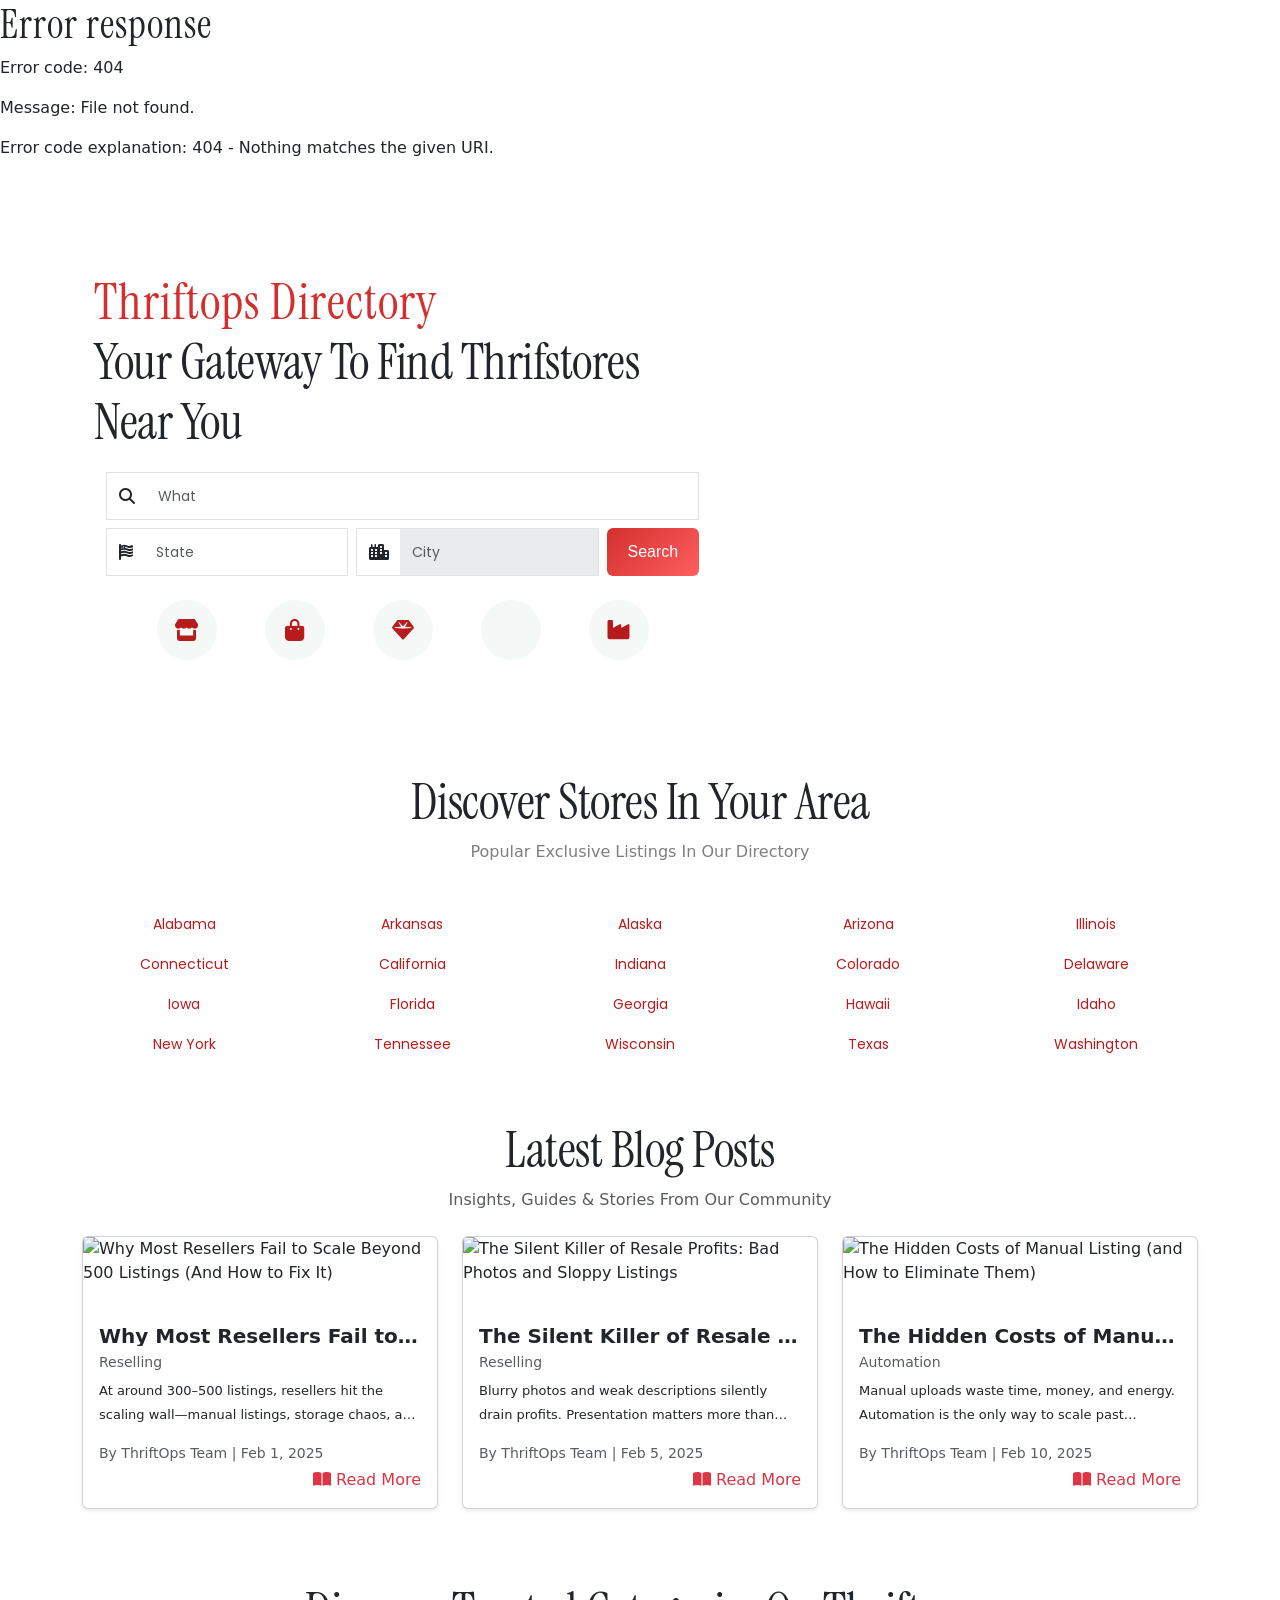
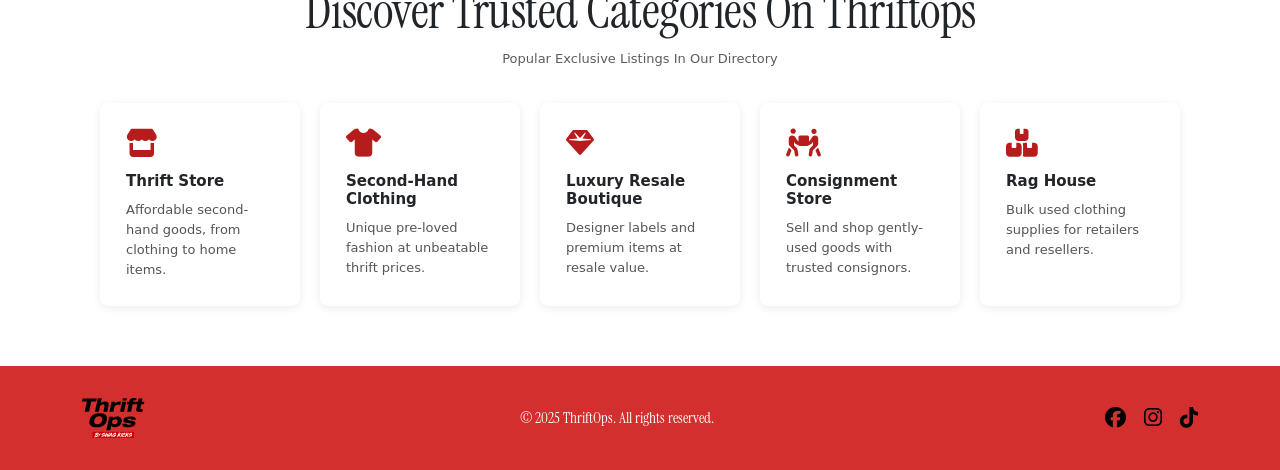
==== commit 3c2c49b1: "initial commit" ====
--- a/web/directory.html
+++ b/web/directory.html
@@ -3,7 +3,7 @@
   <head>
     <meta charset="UTF-8" />
     <meta name="viewport" content="width=device-width, initial-scale=1.0" />
-    <title>ThriftOps Directory - National Thrift Store Directory</title>
+    <title>ThriftOps Directory National Thrift Store Directory</title>
     <link rel="stylesheet" type="text/css" href="./css/fonts.css" />
     <link rel="stylesheet" href="./css/header.css" />
     <link rel="stylesheet" href="./css/footer.css" />
@@ -835,7 +835,7 @@
 
             // #b71c1cirect to directorydata.html
             // State + City + Category
-            openDirectoryData({ state: state, city: city, category: category });
+            openDirectoryData({ category: category, state: state, city: city });
           }, delay);
         })
         .catch((err) => {
@@ -996,21 +996,27 @@
     });
 
     // Example call
-    function openDirectoryData({ state, city, category }) {
+    function openDirectoryData({ category, state, city }) {
       const format = (val) =>
         val ? val.trim().toLowerCase().replace(/\s+/g, "-") : "";
 
       let prettyURL = "/stores";
 
-      // Build the path based on available params
+      // Build path in order: category → state → city
       const parts = [
+        category && format(category),
         state && format(state),
         city && format(city),
-        category && format(category),
       ].filter(Boolean);
-      if (parts.length > 0) prettyURL += "/" + parts.join("/");
-
-      // Navigate directly to the pretty URL
+
+      if (parts.length > 0) {
+        prettyURL += "/" + parts.join("/");
+      }
+
+      // Save for next page (optional)
+      localStorage.setItem("prettyURL", prettyURL);
+
+      // Go to the pretty URL (rewritten to directorydata.html)
       window.location.href = prettyURL;
     }
   </script>
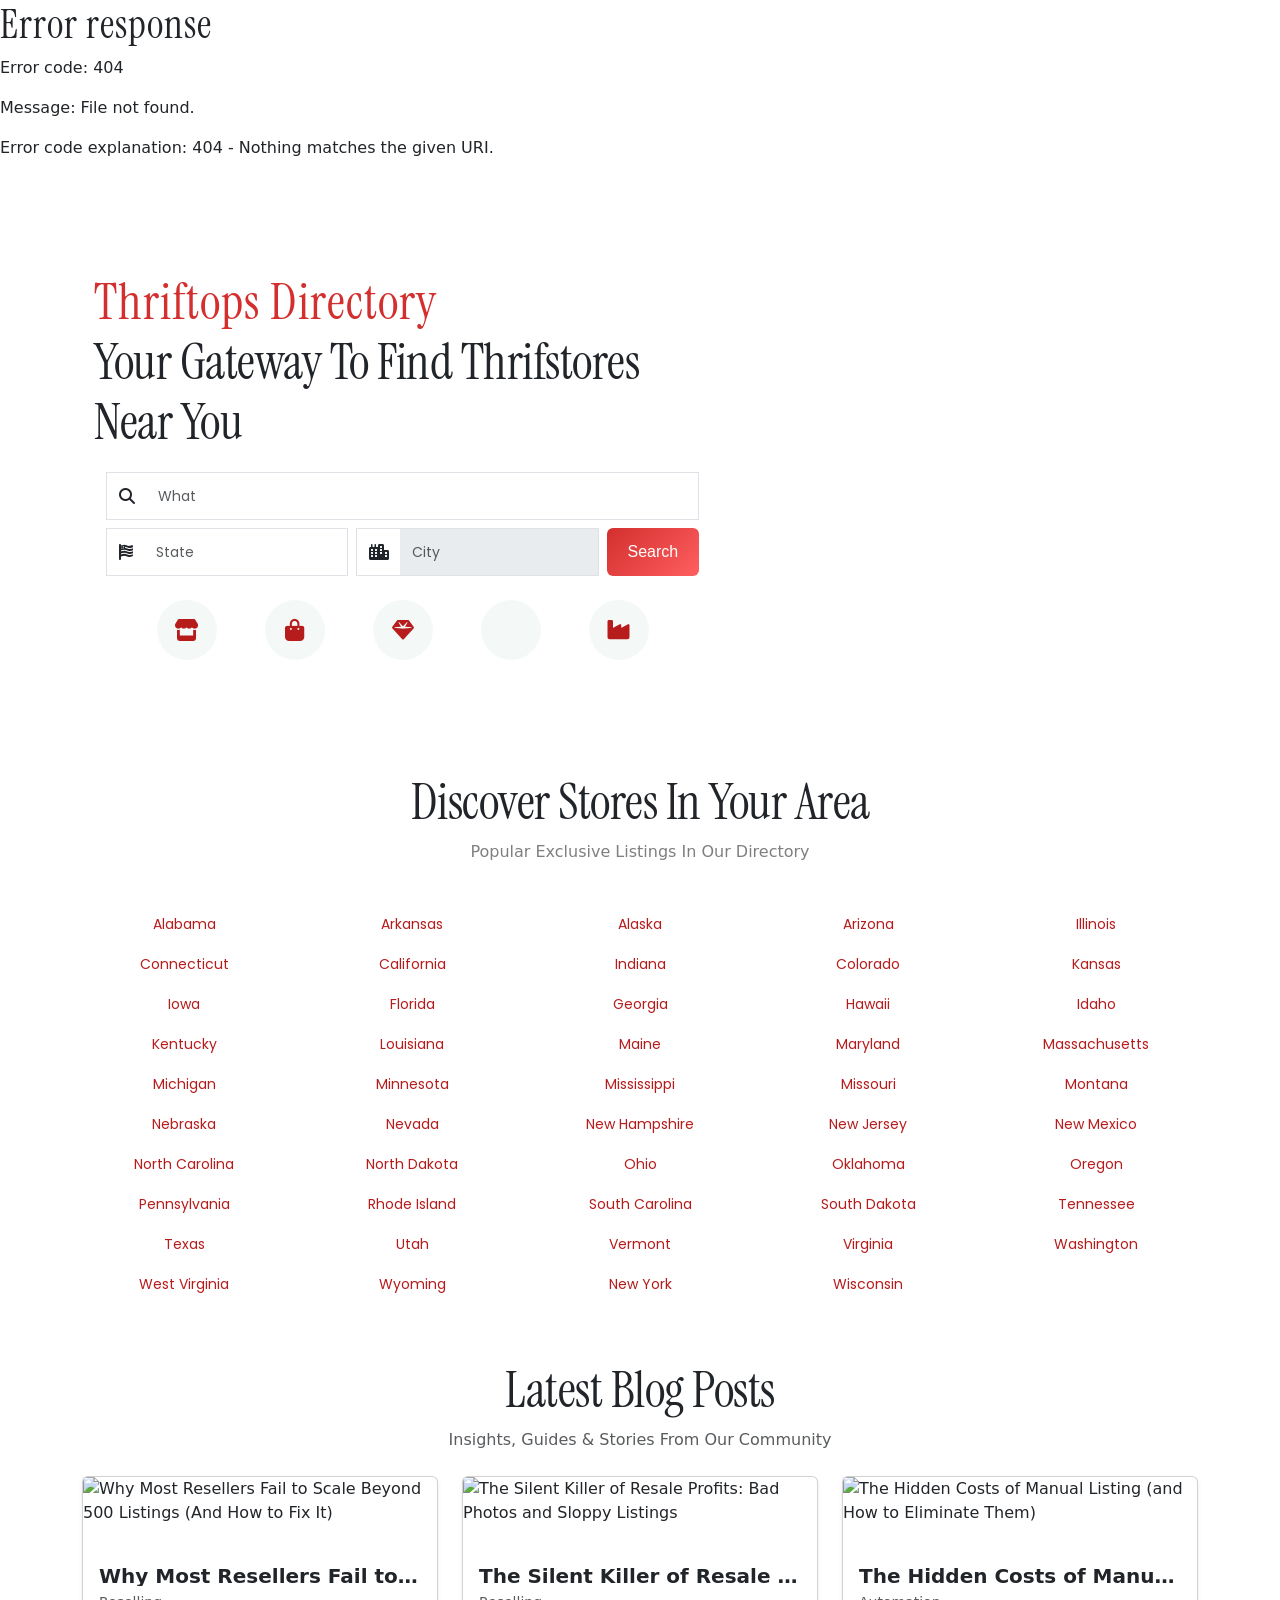
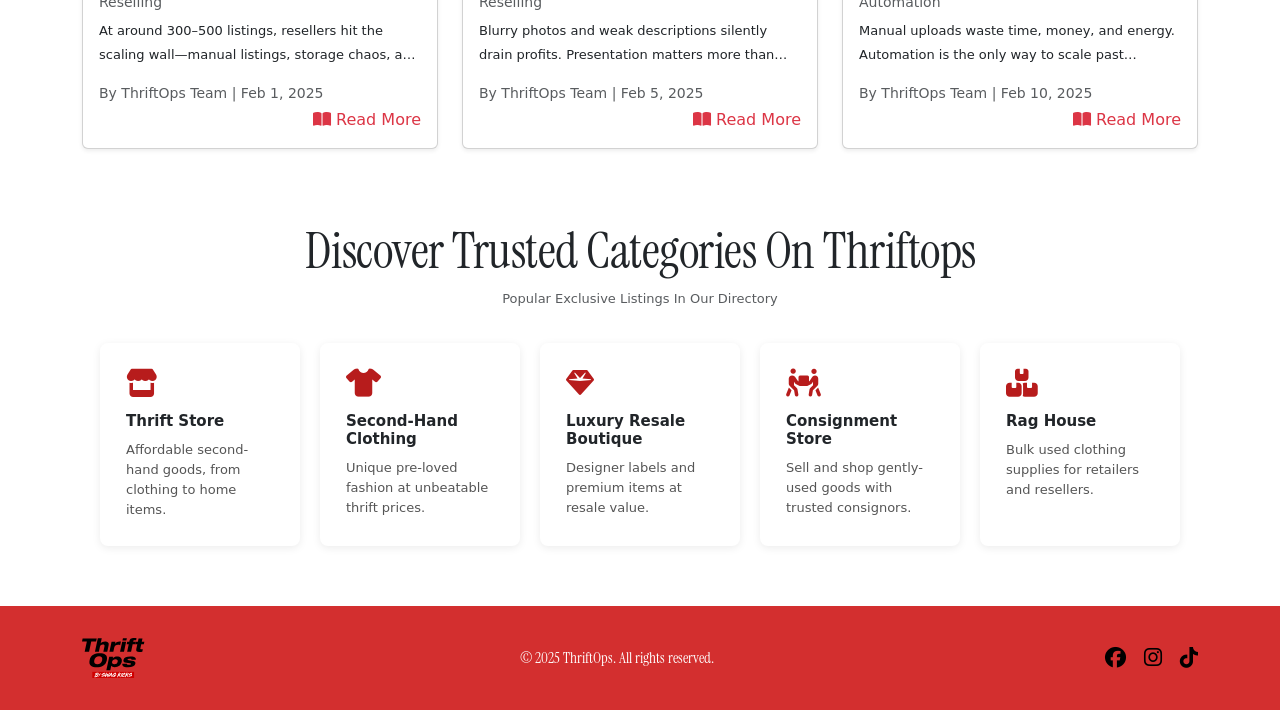
==== commit 03263d87: "Update directory.html" ====
--- a/web/directory.html
+++ b/web/directory.html
@@ -346,7 +346,7 @@
         <div class="col mb-3"><a href="#">California</a></div>
         <div class="col mb-3"><a href="#">Indiana</a></div>
         <div class="col mb-3"><a href="#">Colorado</a></div>
-        <div class="col mb-3"><a href="#">Delaware</a></div>
+        <div class="col mb-3"><a href="#">Kansas</a></div>
 
         <div class="col mb-3"><a href="#">Iowa</a></div>
         <div class="col mb-3"><a href="#">Florida</a></div>
@@ -354,11 +354,47 @@
         <div class="col mb-3"><a href="#">Hawaii</a></div>
         <div class="col mb-3"><a href="#">Idaho</a></div>
 
+        <div class="col mb-3"><a href="#">Kentucky</a></div>
+        <div class="col mb-3"><a href="#">Louisiana</a></div>
+        <div class="col mb-3"><a href="#">Maine</a></div>
+        <div class="col mb-3"><a href="#">Maryland</a></div>
+        <div class="col mb-3"><a href="#">Massachusetts</a></div>
+
+        <div class="col mb-3"><a href="#">Michigan</a></div>
+        <div class="col mb-3"><a href="#">Minnesota</a></div>
+        <div class="col mb-3"><a href="#">Mississippi</a></div>
+        <div class="col mb-3"><a href="#">Missouri</a></div>
+        <div class="col mb-3"><a href="#">Montana</a></div>
+
+        <div class="col mb-3"><a href="#">Nebraska</a></div>
+        <div class="col mb-3"><a href="#">Nevada</a></div>
+        <div class="col mb-3"><a href="#">New Hampshire</a></div>
+        <div class="col mb-3"><a href="#">New Jersey</a></div>
+        <div class="col mb-3"><a href="#">New Mexico</a></div>
+
+        <div class="col mb-3"><a href="#">North Carolina</a></div>
+        <div class="col mb-3"><a href="#">North Dakota</a></div>
+        <div class="col mb-3"><a href="#">Ohio</a></div>
+        <div class="col mb-3"><a href="#">Oklahoma</a></div>
+        <div class="col mb-3"><a href="#">Oregon</a></div>
+
+        <div class="col mb-3"><a href="#">Pennsylvania</a></div>
+        <div class="col mb-3"><a href="#">Rhode Island</a></div>
+        <div class="col mb-3"><a href="#">South Carolina</a></div>
+        <div class="col mb-3"><a href="#">South Dakota</a></div>
+        <div class="col mb-3"><a href="#">Tennessee</a></div>
+        
+        <div class="col mb-3"><a href="#">Texas</a></div>
+        <div class="col mb-3"><a href="#">Utah</a></div>
+        <div class="col mb-3"><a href="#">Vermont</a></div>
+        <div class="col mb-3"><a href="#">Virginia</a></div>
+        <div class="col mb-3"><a href="#">Washington</a></div>
+        
+        <div class="col mb-3"><a href="#">West Virginia</a></div>
+        <div class="col mb-3"><a href="#">Wyoming</a></div>
         <div class="col mb-3"><a href="#">New York</a></div>
-        <div class="col mb-3"><a href="#">Tennessee</a></div>
         <div class="col mb-3"><a href="#">Wisconsin</a></div>
-        <div class="col mb-3"><a href="#">Texas</a></div>
-        <div class="col mb-3"><a href="#">Washington</a></div>
+      
       </div>
     </div>
 
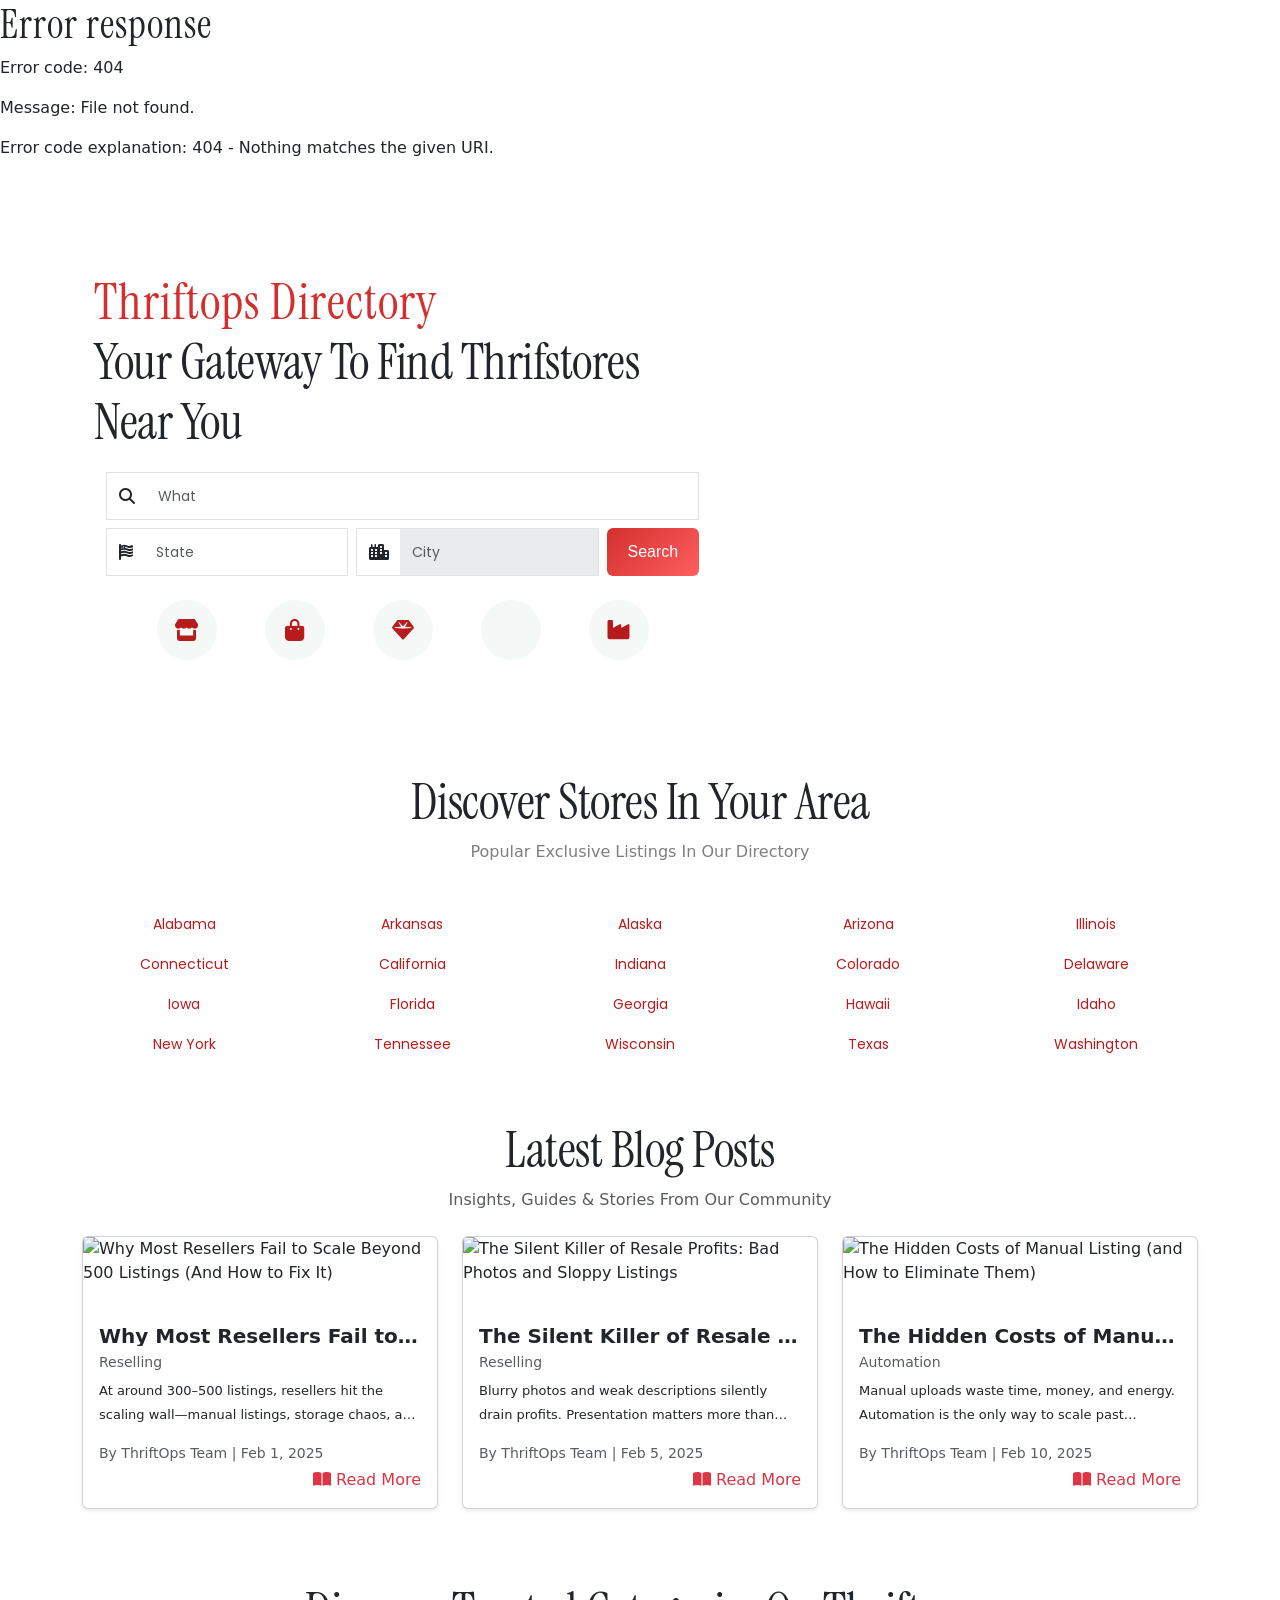
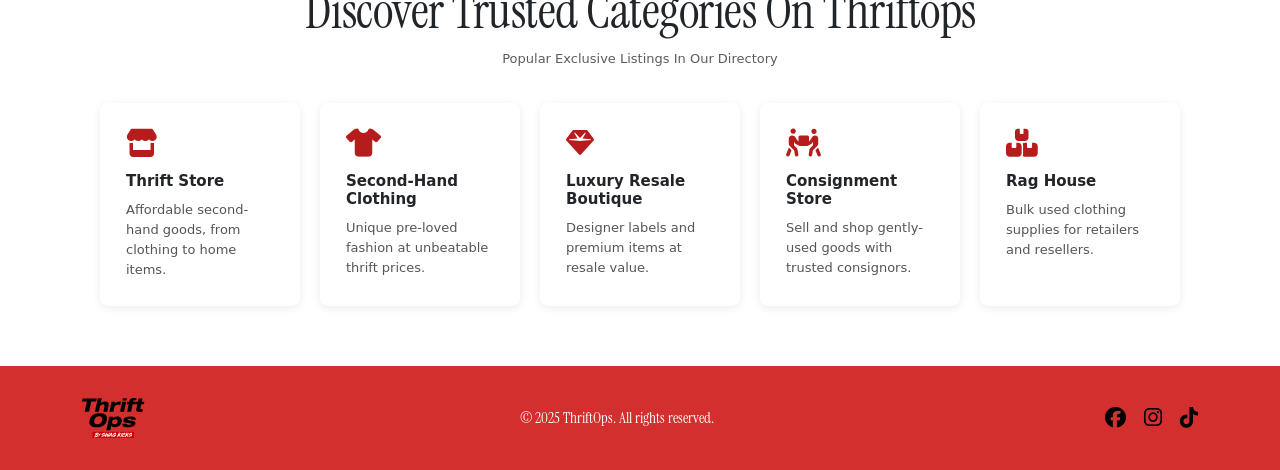
==== commit 2dc292ab: "Update directory.html" ====
--- a/web/directory.html
+++ b/web/directory.html
@@ -199,7 +199,7 @@
 
                     // API call
                     fetch(
-                      "https://swag.thriftops.com/Directory/get-cat-wise-listing.php",
+                      "https://erp.thriftops.com/Directory/get-cat-wise-listing.php",
                       {
                         method: "POST",
                         headers: { "Content-Type": "application/json" },
@@ -346,7 +346,7 @@
         <div class="col mb-3"><a href="#">California</a></div>
         <div class="col mb-3"><a href="#">Indiana</a></div>
         <div class="col mb-3"><a href="#">Colorado</a></div>
-        <div class="col mb-3"><a href="#">Kansas</a></div>
+        <div class="col mb-3"><a href="#">Delaware</a></div>
 
         <div class="col mb-3"><a href="#">Iowa</a></div>
         <div class="col mb-3"><a href="#">Florida</a></div>
@@ -354,47 +354,11 @@
         <div class="col mb-3"><a href="#">Hawaii</a></div>
         <div class="col mb-3"><a href="#">Idaho</a></div>
 
-        <div class="col mb-3"><a href="#">Kentucky</a></div>
-        <div class="col mb-3"><a href="#">Louisiana</a></div>
-        <div class="col mb-3"><a href="#">Maine</a></div>
-        <div class="col mb-3"><a href="#">Maryland</a></div>
-        <div class="col mb-3"><a href="#">Massachusetts</a></div>
-
-        <div class="col mb-3"><a href="#">Michigan</a></div>
-        <div class="col mb-3"><a href="#">Minnesota</a></div>
-        <div class="col mb-3"><a href="#">Mississippi</a></div>
-        <div class="col mb-3"><a href="#">Missouri</a></div>
-        <div class="col mb-3"><a href="#">Montana</a></div>
-
-        <div class="col mb-3"><a href="#">Nebraska</a></div>
-        <div class="col mb-3"><a href="#">Nevada</a></div>
-        <div class="col mb-3"><a href="#">New Hampshire</a></div>
-        <div class="col mb-3"><a href="#">New Jersey</a></div>
-        <div class="col mb-3"><a href="#">New Mexico</a></div>
-
-        <div class="col mb-3"><a href="#">North Carolina</a></div>
-        <div class="col mb-3"><a href="#">North Dakota</a></div>
-        <div class="col mb-3"><a href="#">Ohio</a></div>
-        <div class="col mb-3"><a href="#">Oklahoma</a></div>
-        <div class="col mb-3"><a href="#">Oregon</a></div>
-
-        <div class="col mb-3"><a href="#">Pennsylvania</a></div>
-        <div class="col mb-3"><a href="#">Rhode Island</a></div>
-        <div class="col mb-3"><a href="#">South Carolina</a></div>
-        <div class="col mb-3"><a href="#">South Dakota</a></div>
+        <div class="col mb-3"><a href="#">New York</a></div>
         <div class="col mb-3"><a href="#">Tennessee</a></div>
-        
+        <div class="col mb-3"><a href="#">Wisconsin</a></div>
         <div class="col mb-3"><a href="#">Texas</a></div>
-        <div class="col mb-3"><a href="#">Utah</a></div>
-        <div class="col mb-3"><a href="#">Vermont</a></div>
-        <div class="col mb-3"><a href="#">Virginia</a></div>
         <div class="col mb-3"><a href="#">Washington</a></div>
-        
-        <div class="col mb-3"><a href="#">West Virginia</a></div>
-        <div class="col mb-3"><a href="#">Wyoming</a></div>
-        <div class="col mb-3"><a href="#">New York</a></div>
-        <div class="col mb-3"><a href="#">Wisconsin</a></div>
-      
       </div>
     </div>
 
@@ -530,7 +494,7 @@
 
           // API call (POST, jese tumhari search API thi)
           fetch(
-            "https://swag.thriftops.com/Directory/get-state-wise-listing.php",
+            "https://erp.thriftops.com/Directory/get-state-wise-listing.php",
             {
               method: "POST",
               headers: { "Content-Type": "application/json" },
@@ -593,7 +557,7 @@
           "At around 300–500 listings, resellers hit the scaling wall—manual listings, storage chaos, and burnout block growth.",
         author: "ThriftOps Team",
         date: "Feb 1, 2025",
-        image: "https://swag.thriftops.com/assets/images/login-banner/1.jpg",
+        image: "https://erp.thriftops.com/assets/images/login-banner/1.jpg",
         link: "./blogs/1-why-most-resellers-fail-to-scale-beyond-500-listings-and-how-to-fix-it.html",
       },
       {
@@ -604,7 +568,7 @@
           "Blurry photos and weak descriptions silently drain profits. Presentation matters more than most resellers think.",
         author: "ThriftOps Team",
         date: "Feb 5, 2025",
-        image: "https://swag.thriftops.com/assets/images/login-banner/2.jpg",
+        image: "https://erp.thriftops.com/assets/images/login-banner/2.jpg",
         link: "./blogs/2-the-silent-killer-of-resale-profits-bad-photos-and-sloppy-listings.html",
       },
       {
@@ -614,7 +578,7 @@
           "Manual uploads waste time, money, and energy. Automation is the only way to scale past hobbyist level.",
         author: "ThriftOps Team",
         date: "Feb 10, 2025",
-        image: "https://swag.thriftops.com/assets/images/login-banner/3.jpg",
+        image: "https://erp.thriftops.com/assets/images/login-banner/3.jpg",
         link: "./blogs/3-the-hidden-costs-of-manual-listing-and-how-to-eliminate-them.html",
       },
       {
@@ -625,7 +589,7 @@
           "Shoes are resale goldmines, but profits vanish without clear frameworks for grading, pricing, and scaling.",
         author: "ThriftOps Team",
         date: "Feb 14, 2025",
-        image: "https://swag.thriftops.com/assets/images/login-banner/4.jpg",
+        image: "https://erp.thriftops.com/assets/images/login-banner/4.jpg",
         link: "./blogs/4-the-truth-about-reselling-shoes-online-condition-pricing-and-profitability.html",
       },
       {
@@ -636,7 +600,7 @@
           "Every manual listing costs $3–$4 in hidden labor. It’s a silent tax killing profits and creating burnout.",
         author: "ThriftOps Team",
         date: "Feb 18, 2025",
-        image: "https://swag.thriftops.com/assets/images/login-banner/5.jpg",
+        image: "https://erp.thriftops.com/assets/images/login-banner/5.jpg",
         link: "./blogs/5-the-hidden-costs-of-manual-listing-and-how-theyre-killing-your-margins.html",
       },
       {
@@ -647,7 +611,7 @@
           "Traditional warehouse systems fail resale. Unique SKUs, condition grading, and intake chaos need a resale-first WMS.",
         author: "ThriftOps Team",
         date: "Feb 22, 2025",
-        image: "https://swag.thriftops.com/assets/images/login-banner/6.jpg",
+        image: "https://erp.thriftops.com/assets/images/login-banner/6.jpg",
         link: "./blogs/6-why-traditional-wms-dont-work-for-resale-and-what-to-do-about-it.html",
       },
       {
@@ -657,7 +621,7 @@
           "Wrong WMS = wasted labor, lost inventory, bad pricing, and scaling bottlenecks. At scale, inefficiency costs $60K+/year.",
         author: "ThriftOps Team",
         date: "Feb 25, 2025",
-        image: "https://swag.thriftops.com/assets/images/login-banner/7.jpg",
+        image: "https://erp.thriftops.com/assets/images/login-banner/7.jpg",
         link: "./blogs/7-the-hidden-costs-of-using-the-wrong-wms-in-resale.html",
       },
       {
@@ -667,7 +631,7 @@
           "Photo-based SKUs, built-in grading, smart pricing, and marketplace sync—what resale-first systems must have.",
         author: "ThriftOps Team",
         date: "Feb 28, 2025",
-        image: "https://swag.thriftops.com/assets/images/login-banner/8.jpg",
+        image: "https://erp.thriftops.com/assets/images/login-banner/8.jpg",
         link: "./blogs/8-what-a-resale-first-wms-actually-looks-like.html",
       },
     ];
@@ -718,7 +682,7 @@
 
           // API call
           fetch(
-            "https://swag.thriftops.com/Directory/get-cat-wise-listing.php",
+            "https://erp.thriftops.com/Directory/get-cat-wise-listing.php",
             {
               method: "POST",
               headers: { "Content-Type": "application/json" },
@@ -839,7 +803,7 @@
         dots = dots < 3 ? dots + 1 : 1;
       }, 500);
 
-      fetch("https://swag.thriftops.com/Directory/get_listing.php", {
+      fetch("https://erp.thriftops.com/Directory/get_listing.php", {
         method: "POST",
         headers: { "Content-Type": "application/json" },
         body: JSON.stringify({ state, city, storecategory: category }),
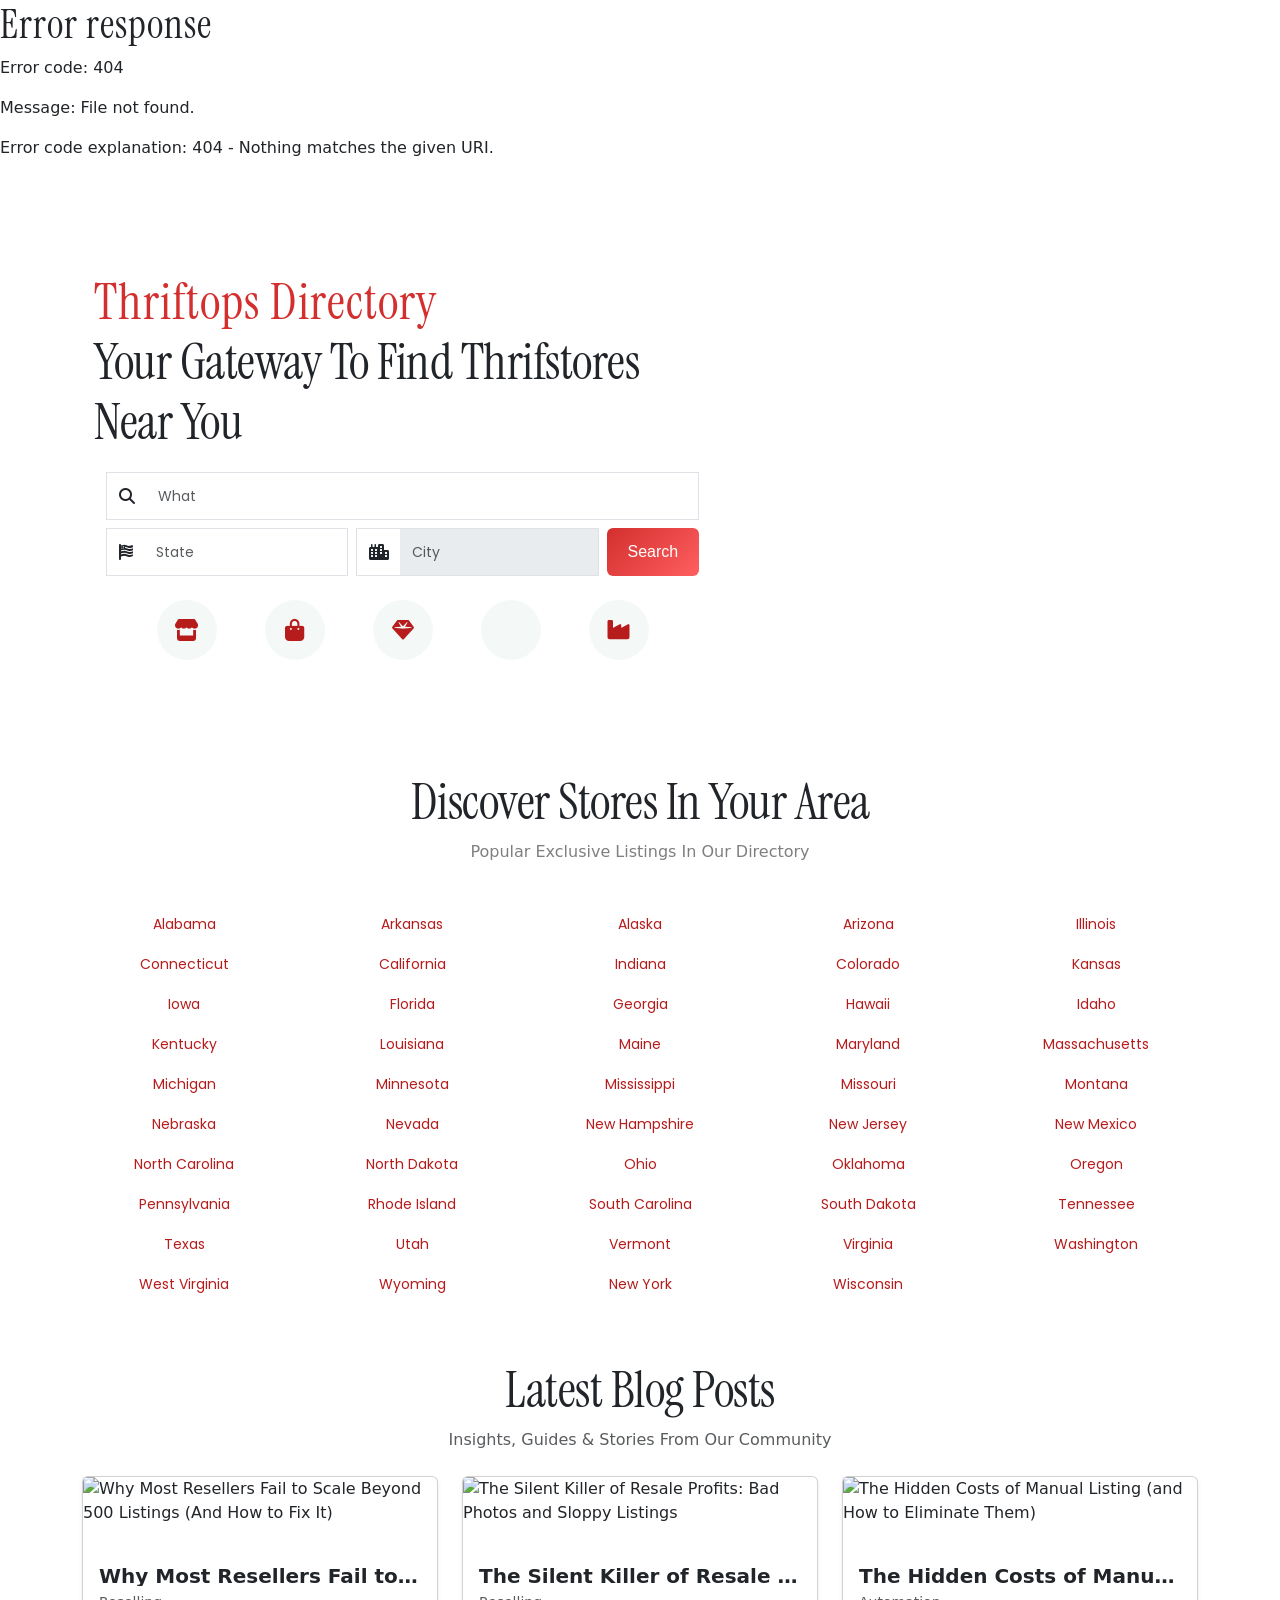
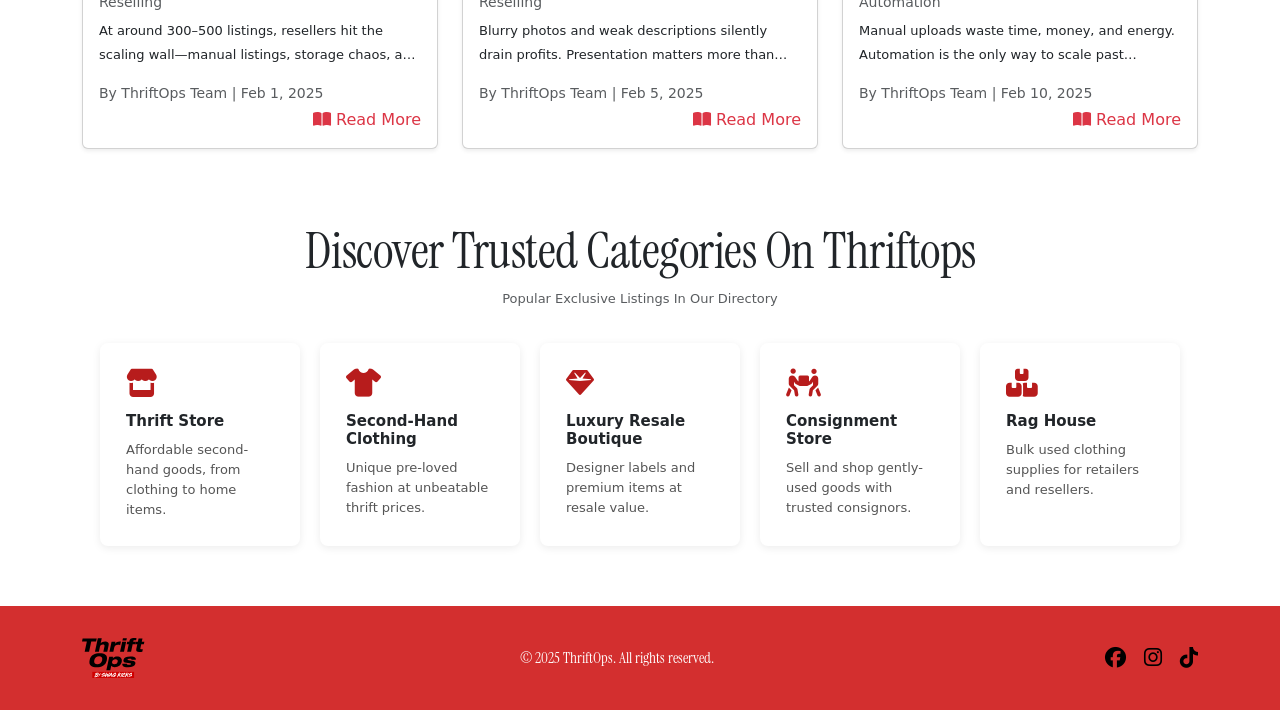
==== commit d0bd0576: "Update directory.html" ====
--- a/web/directory.html
+++ b/web/directory.html
@@ -346,7 +346,7 @@
         <div class="col mb-3"><a href="#">California</a></div>
         <div class="col mb-3"><a href="#">Indiana</a></div>
         <div class="col mb-3"><a href="#">Colorado</a></div>
-        <div class="col mb-3"><a href="#">Delaware</a></div>
+        <div class="col mb-3"><a href="#">Kansas</a></div>
 
         <div class="col mb-3"><a href="#">Iowa</a></div>
         <div class="col mb-3"><a href="#">Florida</a></div>
@@ -354,11 +354,47 @@
         <div class="col mb-3"><a href="#">Hawaii</a></div>
         <div class="col mb-3"><a href="#">Idaho</a></div>
 
+        <div class="col mb-3"><a href="#">Kentucky</a></div>
+        <div class="col mb-3"><a href="#">Louisiana</a></div>
+        <div class="col mb-3"><a href="#">Maine</a></div>
+        <div class="col mb-3"><a href="#">Maryland</a></div>
+        <div class="col mb-3"><a href="#">Massachusetts</a></div>
+
+        <div class="col mb-3"><a href="#">Michigan</a></div>
+        <div class="col mb-3"><a href="#">Minnesota</a></div>
+        <div class="col mb-3"><a href="#">Mississippi</a></div>
+        <div class="col mb-3"><a href="#">Missouri</a></div>
+        <div class="col mb-3"><a href="#">Montana</a></div>
+
+        <div class="col mb-3"><a href="#">Nebraska</a></div>
+        <div class="col mb-3"><a href="#">Nevada</a></div>
+        <div class="col mb-3"><a href="#">New Hampshire</a></div>
+        <div class="col mb-3"><a href="#">New Jersey</a></div>
+        <div class="col mb-3"><a href="#">New Mexico</a></div>
+
+        <div class="col mb-3"><a href="#">North Carolina</a></div>
+        <div class="col mb-3"><a href="#">North Dakota</a></div>
+        <div class="col mb-3"><a href="#">Ohio</a></div>
+        <div class="col mb-3"><a href="#">Oklahoma</a></div>
+        <div class="col mb-3"><a href="#">Oregon</a></div>
+
+        <div class="col mb-3"><a href="#">Pennsylvania</a></div>
+        <div class="col mb-3"><a href="#">Rhode Island</a></div>
+        <div class="col mb-3"><a href="#">South Carolina</a></div>
+        <div class="col mb-3"><a href="#">South Dakota</a></div>
+        <div class="col mb-3"><a href="#">Tennessee</a></div>
+        
+        <div class="col mb-3"><a href="#">Texas</a></div>
+        <div class="col mb-3"><a href="#">Utah</a></div>
+        <div class="col mb-3"><a href="#">Vermont</a></div>
+        <div class="col mb-3"><a href="#">Virginia</a></div>
+        <div class="col mb-3"><a href="#">Washington</a></div>
+        
+        <div class="col mb-3"><a href="#">West Virginia</a></div>
+        <div class="col mb-3"><a href="#">Wyoming</a></div>
         <div class="col mb-3"><a href="#">New York</a></div>
-        <div class="col mb-3"><a href="#">Tennessee</a></div>
         <div class="col mb-3"><a href="#">Wisconsin</a></div>
-        <div class="col mb-3"><a href="#">Texas</a></div>
-        <div class="col mb-3"><a href="#">Washington</a></div>
+      
       </div>
     </div>
 
